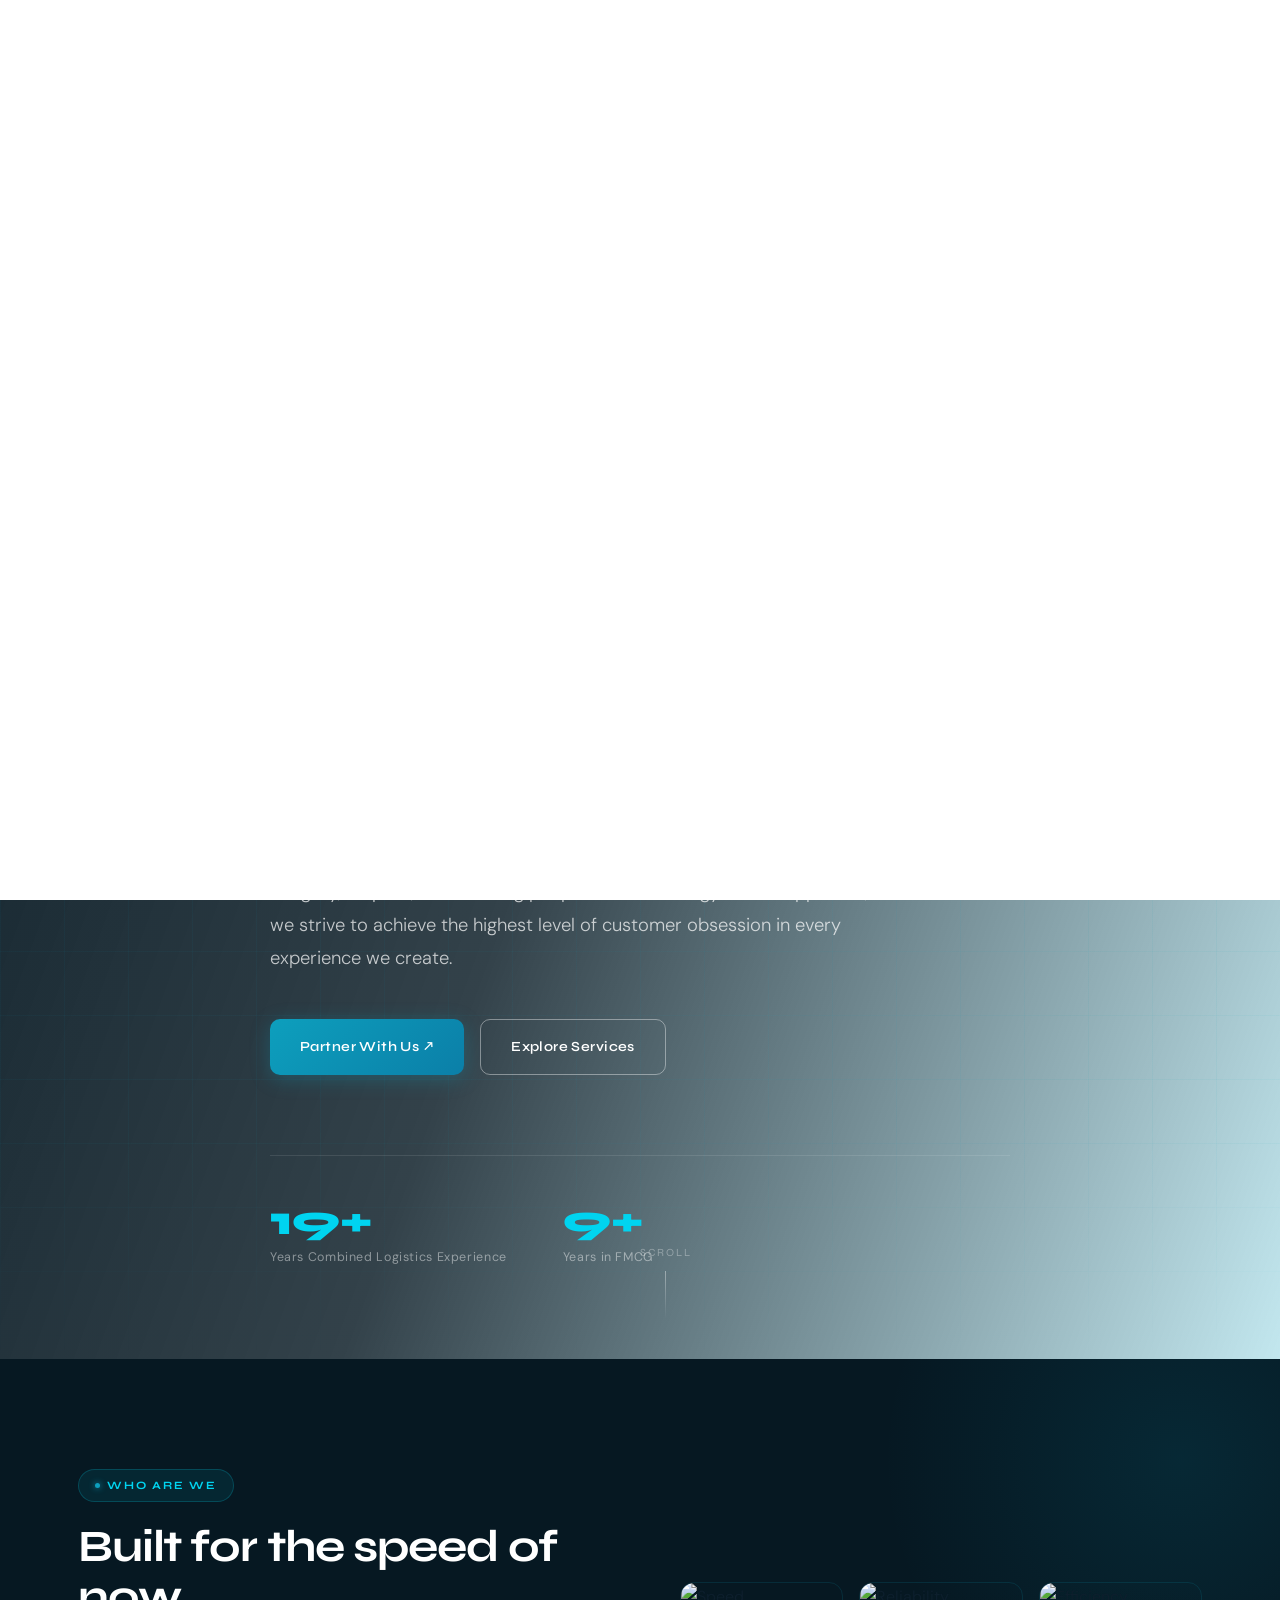
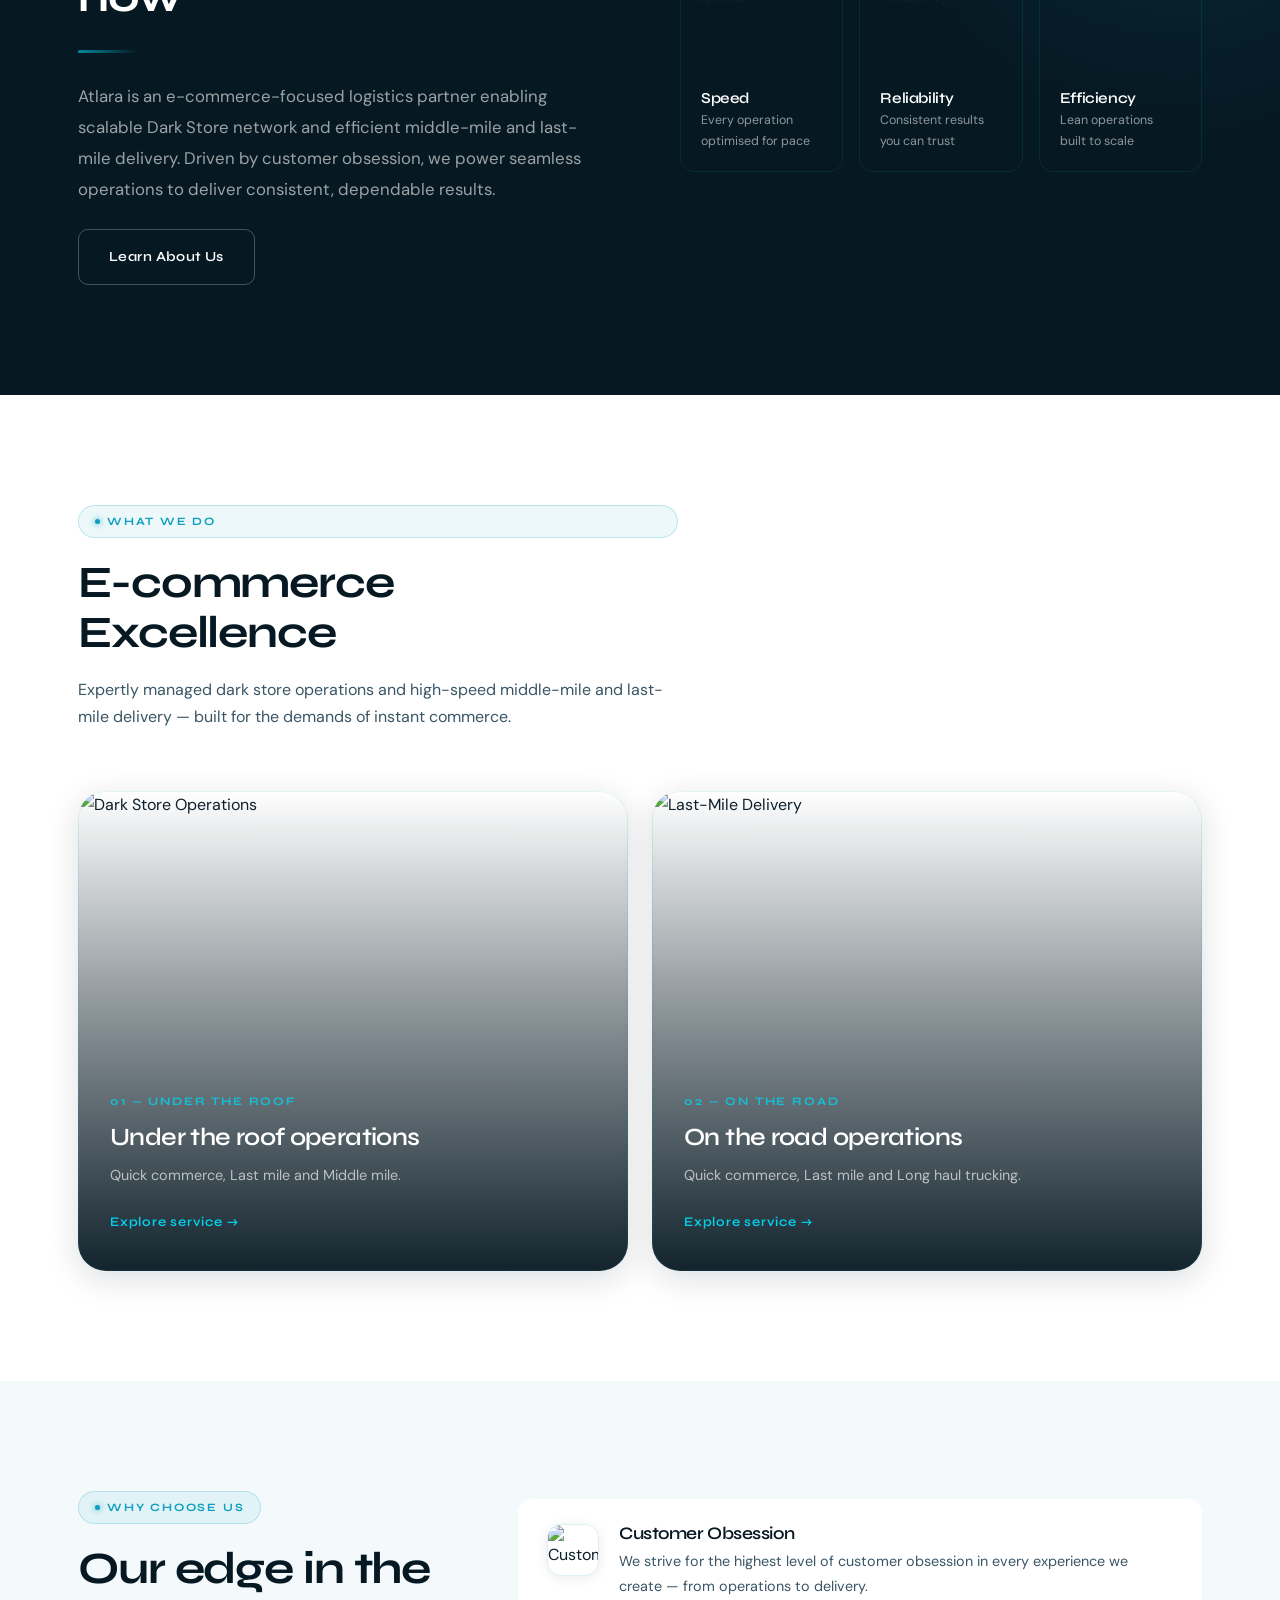
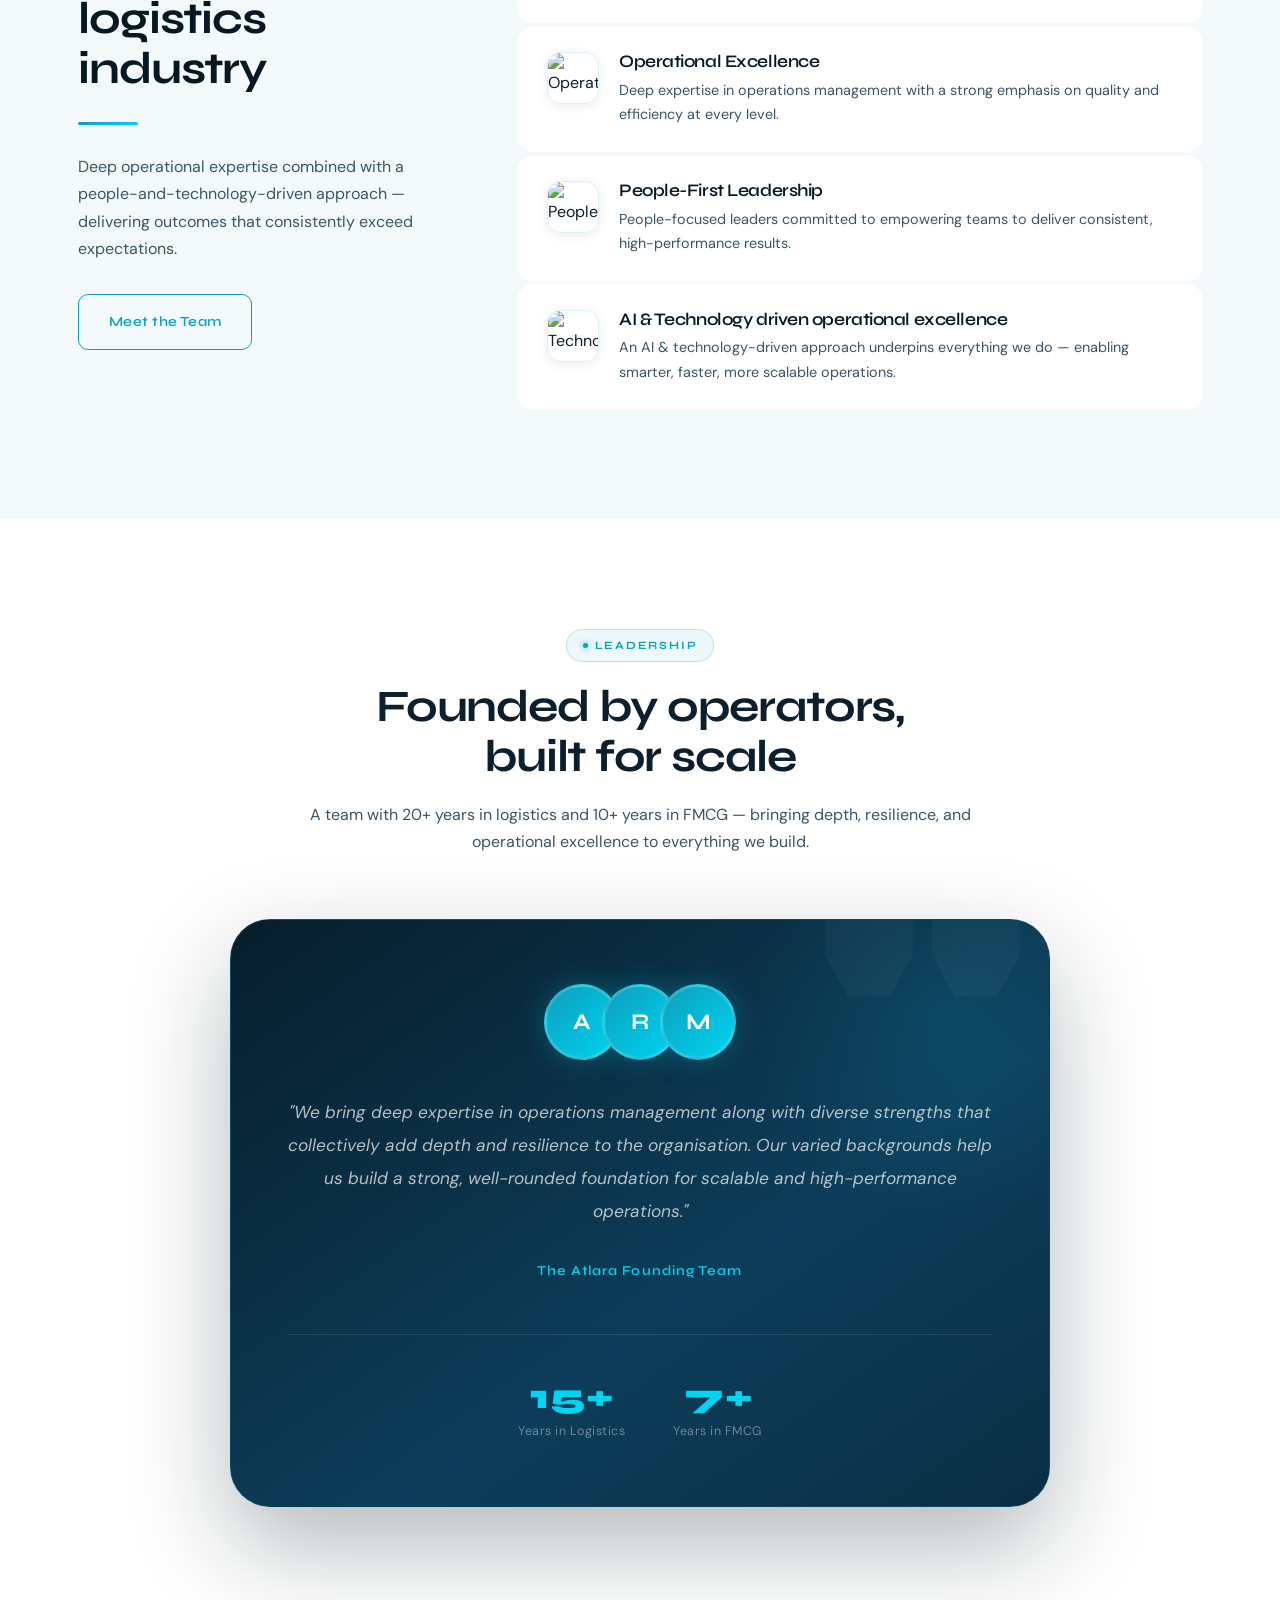
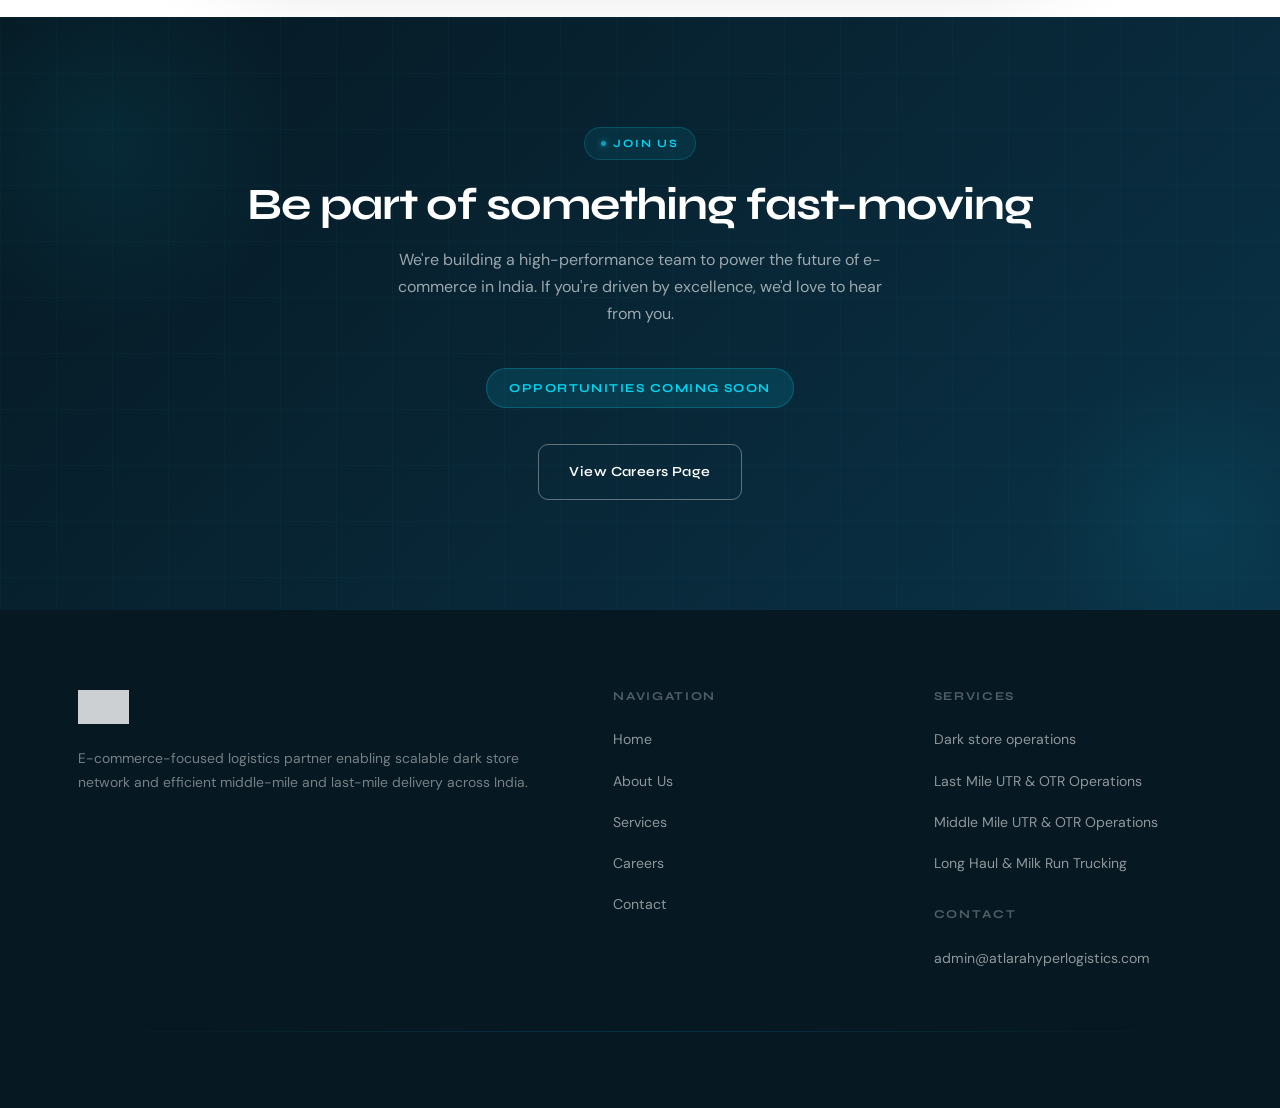
==== index.html @ 172813f2 "first commit" ====
<!DOCTYPE html>
<html lang="en">
<head>
  <meta charset="UTF-8"/>
  <meta name="viewport" content="width=device-width, initial-scale=1.0"/>
  <title>Atlara Hyperlogistics — E-commerce Logistics Partner</title>
  <meta name="description" content="Atlara Hyperlogistics powers seamless e-commerce operations — Dark Store network and last-mile delivery at scale."/>
  <link rel="stylesheet" href="css/style.css"/>
  <link rel="icon" type="image/jpeg" href="assets/logo.jpg"/>
  <style>
   /* ── Intro overlay ── */
    #intro-overlay {
      position:fixed; inset:0; background:#ffffff; z-index:9999;
      display:flex; align-items:center; justify-content:center;
      transition:opacity 1s ease;
    }
    #intro-overlay.fade-out { opacity:0; pointer-events:none; }

    /* Desktop: cover fills the screen edge-to-edge */
    #intro-video {
      width:100%; height:100%; object-fit:cover; display:block;
    }

    /* Mobile / portrait: contain so no words are cropped.
       Black letterbox bars are hidden by the --ocean-deep background. */
    @media (max-width:768px), (orientation:portrait) {
      #intro-video {
        object-fit:contain;
        width:100%;
        height:100%;
        max-height:100dvh;
      }
    }

    /* Fallback animated logo intro */
    #intro-fallback {
      display:none; flex-direction:column; align-items:center; justify-content:center;
      gap:24px; text-align:center;
    }
    #intro-fallback.show { display:flex; }
    .intro-logo-ring {
      width:120px; height:120px; border-radius:50%;
      border:2px solid rgba(13,159,189,0.3);
      display:flex; align-items:center; justify-content:center;
      position:relative; animation:spinRing 3s linear infinite;
    }
    .intro-logo-ring::before {
      content:''; position:absolute; inset:-2px; border-radius:50%;
      border:2px solid transparent;
      border-top-color:var(--accent);
      animation:spinRing 1.2s linear infinite;
    }
    @keyframes spinRing { to { transform:rotate(360deg); } }
    .intro-wordmark {
      font-family:'Syne',sans-serif; font-size:1.6rem; font-weight:800;
      color:var(--white); letter-spacing:0.06em;
    }
    .intro-wordmark span { color:var(--accent); }
    .intro-tagline {
      font-family:'Syne',sans-serif; font-size:0.72rem; font-weight:600;
      letter-spacing:0.2em; text-transform:uppercase; color:rgba(255,255,255,0.4);
      animation:fadeInSlow 1s ease forwards 0.5s; opacity:0;
    }
    @keyframes fadeInSlow { to { opacity:1; } }

    #intro-skip {
      position:absolute; bottom:40px; right:40px;
      background:rgba(255,255,255,0.08); border:1px solid rgba(255,255,255,0.2);
      color:rgba(255,255,255,0.7); font-family:'Syne',sans-serif; font-size:0.8rem;
      font-weight:600; letter-spacing:0.1em; padding:10px 24px; border-radius:100px;
      cursor:pointer; backdrop-filter:blur(10px); transition:background 0.2s;
    }
    #intro-skip:hover { background:rgba(255,255,255,0.18); color:#fff; }
    body.intro-active { overflow:hidden; }

    /* ── Scroll indicator ── */
    .hero__scroll {
      position:absolute; bottom:40px; left:50%; transform:translateX(-50%);
      display:flex; flex-direction:column; align-items:center; gap:8px;
      opacity:0; animation:fadeUp 0.8s ease forwards 1.2s; z-index:3;
    }
    .hero__scroll span {
      font-family:'Syne',sans-serif; font-size:0.68rem; letter-spacing:0.16em;
      text-transform:uppercase; color:rgba(255,255,255,0.35);
    }
    .hero__scroll-line {
      width:1px; height:48px; background:linear-gradient(to bottom, rgba(255,255,255,0.4), transparent);
      animation:scrollPulse 2s ease-in-out infinite;
    }
    @keyframes scrollPulse { 0%,100%{transform:scaleY(1);opacity:0.5} 50%{transform:scaleY(0.5);opacity:1} }

    /* ── Services number accent ── */
    .services__header { display:flex; flex-direction:column; }
    .services__header h2 { color:var(--ocean-deep); }

    /* ── Careers section glow orbs ── */
    .careers__orb {
      position:absolute; border-radius:50%; pointer-events:none;
    }
    .careers__orb-1 {
      width:400px; height:400px; top:-80px; left:-100px;
      background:radial-gradient(circle, rgba(0,212,240,0.08) 0%, transparent 70%);
    }
    .careers__orb-2 {
      width:300px; height:300px; bottom:-60px; right:-60px;
      background:radial-gradient(circle, rgba(13,159,189,0.1) 0%, transparent 70%);
    }

    /* ── Hero split background: UTR (left) / OTR (right) ── */
    .hero__bg-image {
      position:absolute; inset:0; z-index:0;
      display:flex; width:100%; height:100%;
    }
    .hero__bg-image .hero__bg-half {
      flex:1 1 50%; height:100%; background-size:cover; background-position:center;
    }
    .hero__bg-image .hero__bg-half--utr {
      background-image:url('https://images.unsplash.com/photo-1553413077-190dd305871c?w=1600&q=85&fit=crop');
    }
    .hero__bg-image .hero__bg-half--otr {
      background-image:url('https://i.pinimg.com/736x/ac/a6/20/aca620c24f2f5200bf50e509e509ca67.jpg');
    }
    @media(max-width:768px){
      .hero__bg-image { flex-direction:column; }
    }
  </style>
</head>
<body class="intro-active">

<div id="intro-overlay">
  <video id="intro-video" autoplay muted playsinline webkit-playsinline defaultMuted preload="auto">
    <source src="assets/hero-video.mp4" type="video/mp4"/>
  </video>
    <div id="intro-fallback">
      <div class="intro-logo-ring">
        <img src="assets/logo.jpg" alt="" style="width:72px;height:72px;border-radius:50%;object-fit:cover;" onerror="this.style.display='none'"/>
      </div>
      <div>
        <div class="intro-wordmark">ATLARA <span>HYPER</span>LOGISTICS</div>
        <div class="intro-tagline">E-commerce Logistics Partner</div>
      </div>
    </div>
    <button id="intro-skip">Skip ✕</button>
  </div>
      <div class="intro-logo-ring">
        <img src="assets/logo.jpg" alt="" style="width:72px;height:72px;border-radius:50%;object-fit:cover;" onerror="this.style.display='none'"/>
      </div>
      <div>
        <div class="intro-wordmark">ATLARA <span>HYPER</span>LOGISTICS</div>
        <div class="intro-tagline">E-commerce Logistics Partner</div>
      </div>
    </div>
    <button id="intro-skip">Skip ✕</button>
  </div>

  <nav class="navbar">
    <div class="navbar__inner">
      <a href="index.html" class="navbar__logo"><img src="assets/logo.jpg" alt="Atlara Hyperlogistics"/></a>
      <ul class="navbar__links">
        <li><a href="index.html">Home</a></li>
        <li><a href="about.html">About</a></li>
        <li><a href="services.html">Services</a></li>
        <li><a href="careers.html">Careers</a></li>
        <li><a href="contact.html">Contact</a></li>
      </ul>
      <a href="contact.html" class="btn btn-primary navbar__cta">Get in Touch</a>
      <button class="hamburger" aria-label="Toggle menu"><span></span><span></span><span></span></button>
    </div>
  </nav>
  <div class="mobile-menu">
    <a href="index.html">Home</a><a href="about.html">About</a>
    <a href="services.html">Services</a><a href="careers.html">Careers</a>
    <a href="contact.html">Contact</a>
    <a href="contact.html" class="btn btn-primary" style="text-align:center;margin-top:8px;">Get in Touch</a>
  </div>

  <section class="hero">
    <div class="hero__bg-image">
      <div class="hero__bg-half hero__bg-half--utr" aria-label="Under The Roof operations"></div>
      <div class="hero__bg-half hero__bg-half--otr" aria-label="On The Road operations"></div>
    </div>
    <div class="hero__bg-overlay"></div>
    <div class="hero__grid"></div>
    <div class="container">
      <div class="hero__content">
        <div class="hero__eyebrow"><span class="dot"></span>Your E-commerce logistics partner</div>
        <h1>Speed &amp; Reliability -<br/><em>Delivered at Scale.</em></h1>
        <p class="hero__desc">Atlara envisions becoming the leading e-commerce logistics partner, redefining speed, reliability, and efficiency at scale. We aim to deliver pristine, best-in-class service across Under The Roof (UTR) operations and On The Road (OTR) last-mile & middle-mile delivery. Guided by integrity, respect, and a strong people and technology-driven approach, we strive to achieve the highest level of customer obsession in every experience we create.</p>
        <div class="hero__actions">
          <a href="contact.html" class="btn btn-primary">Partner With Us ↗</a>
          <a href="services.html" class="btn btn-outline" style="border-color:rgba(255,255,255,0.4);color:#fff;">Explore Services</a>
        </div>
        <div class="hero__stats">
          <div class="stat">
            <div class="stat__number"><span data-target="20" data-suffix="+">0+</span></div>
            <div class="stat__label">Years Combined Logistics Experience</div>
          </div>
          <div class="stat">
            <div class="stat__number"><span data-target="10" data-suffix="+">0+</span></div>
            <div class="stat__label">Years in FMCG</div>
          </div>
        </div>
      </div>
    </div>
    <div class="hero__scroll">
      <span>Scroll</span>
      <div class="hero__scroll-line"></div>
    </div>
  </section>

  <section class="about-strip">
    <div class="container">
      <div class="about-strip__inner">
        <div class="reveal">
          <div class="tag">Who are we</div>
          <h2>Built for the speed of now</h2>
          <div class="divider"></div>
          <p style="font-size:1.05rem; line-height:1.85; color:rgba(255,255,255,0.6); margin-bottom:24px;">
            Atlara is an e-commerce-focused logistics partner enabling scalable Dark Store network and efficient middle-mile and last-mile delivery. Driven by customer obsession, we power seamless operations to deliver consistent, dependable results.
          </p>
          <a href="about.html" class="btn btn-outline" style="border-color:rgba(255,255,255,0.25);color:#fff;">Learn About Us</a>
        </div>
        <div class="value-grid reveal reveal-delay-2">
          <div class="value-img-card">
            <img src="https://i.pinimg.com/736x/5f/67/4a/5f674a191cbe7172e76544f292957350.jpg" alt="Speed" loading="lazy"/>
            <div class="value-img-card__overlay"></div>
            <div class="value-img-card__body"><h4>Speed</h4><p>Every operation optimised for pace</p></div>
          </div>
          <div class="value-img-card">
            <img src="https://i.pinimg.com/736x/08/0e/11/080e11c5faee5af676ed113380d2351f.jpg" alt="Reliability" loading="lazy"/>
            <div class="value-img-card__overlay"></div>
            <div class="value-img-card__body"><h4>Reliability</h4><p>Consistent results you can trust</p></div>
          </div>
          <div class="value-img-card">
            <img src="https://i.pinimg.com/736x/c7/69/8c/c7698c788ac6152dbe17f064b2779f8e.jpg" alt="Efficiency" loading="lazy"/>
            <div class="value-img-card__overlay"></div>
            <div class="value-img-card__body"><h4>Efficiency</h4><p>Lean operations built to scale</p></div>
          </div>
        </div>
      </div>
    </div>
  </section>

  <section class="section services">
    <div class="container">
      <div class="services__header reveal" style="max-width:600px;margin-bottom:60px;">
        <div class="tag">What We Do</div>
        <h2>E-commerce<br/>Excellence</h2>
        <p style="margin-top:18px;">Expertly managed dark store operations and high-speed middle-mile and last-mile delivery — built for the demands of instant commerce.</p>
      </div>
      <div class="services__grid">
        <div class="service-img-card reveal reveal-delay-1">
          <img src="https://images.unsplash.com/photo-1553413077-190dd305871c?w=900&q=85&fit=crop" alt="Dark Store Operations" loading="lazy"/>
          <div class="img-card__overlay"></div>
          <div class="img-card__body">
            <span class="img-card__num">01 — UNDER THE ROOF</span>
            <h3>Under the roof operations</h3>
            <p>Quick commerce, Last mile and Middle mile.</p>
            <a href="services.html">Explore service →</a>
          </div>
        </div>
        <div class="service-img-card reveal reveal-delay-2">
          <img src="https://i.pinimg.com/736x/71/2b/5c/712b5c11e5a4be0a3e477c96c2caa9f0.jpg" alt="Last-Mile Delivery" loading="lazy"/>
          <div class="img-card__overlay"></div>
          <div class="img-card__body">
            <span class="img-card__num">02 — ON THE ROAD</span>
            <h3>On the road operations</h3>
            <p>Quick commerce, Last mile and Long haul trucking.</p>
            <a href="services.html">Explore service →</a>
          </div>
        </div>
      </div>
    </div>
  </section>

  <section class="section why" style="background:var(--off-white);">
    <div class="container">
      <div class="why__inner">
        <div class="why__left reveal">
          <div class="tag">Why Choose Us</div>
          <h2>Our edge in the logistics industry</h2>
          <div class="divider" style="background:linear-gradient(90deg,var(--ocean-teal),var(--accent));"></div>
          <p style="margin-bottom:32px;">Deep operational expertise combined with a people-and-technology-driven approach — delivering outcomes that consistently exceed expectations.</p>
          <a href="about.html" class="btn btn-outline">Meet the Team</a>
        </div>
        <div class="why__list">
          <div class="why-item reveal reveal-delay-1">
            <div class="why-item__icon">
              <img src="https://images.unsplash.com/photo-1600880292203-757bb62b4baf?w=200&q=80&fit=crop" alt="Customer Obsession" loading="lazy"/>
            </div>
            <div class="why-item__body">
              <h4>Customer Obsession</h4>
              <p>We strive for the highest level of customer obsession in every experience we create — from operations to delivery.</p>
            </div>
          </div>
          <div class="why-item reveal reveal-delay-2">
            <div class="why-item__icon">
              <img src="https://i.pinimg.com/736x/2f/fe/5e/2ffe5eb45a59fa08632a0c4bb11d53ec.jpg" alt="Operational Excellence" loading="lazy"/>
            </div>
            <div class="why-item__body">
              <h4>Operational Excellence</h4>
              <p>Deep expertise in operations management with a strong emphasis on quality and efficiency at every level.</p>
            </div>
          </div>
          <div class="why-item reveal reveal-delay-3">
            <div class="why-item__icon">
              <img src="https://i.pinimg.com/736x/4b/f5/06/4bf506764e132005d1c05d0148c458e6.jpg" alt="People First" loading="lazy"/>
            </div>
            <div class="why-item__body">
              <h4>People-First Leadership</h4>
              <p>People-focused leaders committed to empowering teams to deliver consistent, high-performance results.</p>
            </div>
          </div>
          <div class="why-item reveal reveal-delay-4">
            <div class="why-item__icon">
              <img src="https://i.pinimg.com/1200x/89/8c/53/898c53df0d86ce92ef4131e3ed190f51.jpg" alt="Technology Driven" loading="lazy"/>
            </div>
            <div class="why-item__body">
              <h4>AI &amp; Technology driven operational excellence</h4>
              <p>An AI & technology-driven approach underpins everything we do — enabling smarter, faster, more scalable operations.</p>
            </div>
          </div>
        </div>
      </div>
    </div>
  </section>

  <section class="section founders" style="background:var(--white);">
    <div class="container">
      <div class="founders__header reveal">
        <div class="tag">Leadership</div>
        <h2>Founded by operators,<br/>built for scale</h2>
        <p style="margin-top:18px;">A team with 20+ years in logistics and 10+ years in FMCG — bringing depth, resilience, and operational excellence to everything we build.</p>
      </div>
      <div class="founders__card reveal">
        <div class="founders__avatars">
          <div class="founder-avatar">A</div>
          <div class="founder-avatar">R</div>
          <div class="founder-avatar">M</div>
        </div>
        <p>"We bring deep expertise in operations management along with diverse strengths that collectively add depth and resilience to the organisation. Our varied backgrounds help us build a strong, well-rounded foundation for scalable and high-performance operations."</p>
        <div class="founders__meta">The Atlara Founding Team</div>
        <div class="founders__exp">
          <div class="exp-item">
            <div class="exp-item__num"><span data-target="20" data-suffix="+">0+</span></div>
            <div class="exp-item__label">Years in Logistics</div>
          </div>
          <div class="exp-item">
            <div class="exp-item__num"><span data-target="10" data-suffix="+">0+</span></div>
            <div class="exp-item__label">Years in FMCG</div>
          </div>
        </div>
      </div>
    </div>
  </section>

  <section class="careers">
    <div class="careers__orb careers__orb-1"></div>
    <div class="careers__orb careers__orb-2"></div>
    <div class="container" style="position:relative;z-index:2;">
      <div class="tag">Join Us</div>
      <h2>Be part of something fast-moving</h2>
      <p>We're building a high-performance team to power the future of e-commerce in India. If you're driven by excellence, we'd love to hear from you.</p>
      <div class="careers__badge">Opportunities Coming Soon</div><br/>
      <a href="careers.html" class="btn btn-outline" style="border-color:rgba(255,255,255,0.35);color:var(--white);">View Careers Page</a>
    </div>
  </section>

<footer class="footer">
    <div class="container">
      <div class="footer__top">
        <div class="footer__brand">
          <img src="assets/logo.jpg" alt="Atlara Hyperlogistics"/>
          <p>E-commerce-focused logistics partner enabling scalable dark store network and efficient middle-mile and last-mile delivery across India.</p>
        </div>
        <div class="footer__col">
          <h5>Navigation</h5>
          <ul>
            <li><a href="index.html">Home</a></li><li><a href="about.html">About Us</a></li>
            <li><a href="services.html">Services</a></li><li><a href="careers.html">Careers</a></li>
            <li><a href="contact.html">Contact</a></li>
          </ul>
        </div>
        <div class="footer__col">
          <h5>Services</h5>
          <ul>
            <li><a href="services.html">Dark store operations</a></li>
            <li><a href="services.html">Last Mile UTR & OTR Operations</a></li>
            <li><a href="services.html">Middle Mile UTR & OTR Operations</a></li>
            <li><a href="services.html">Long Haul & Milk Run Trucking</a></li>
          </ul>
          <h5 style="margin-top:32px;">Contact</h5>
          <ul><li><a href="mailto:admin@atlarahyperlogistics.com">admin@atlarahyperlogistics.com</a></li></ul>
        </div>
      </div>
      <div class="footer__divider"></div>
      
    </div>
  </footer>
  

  <script src="js/main.js"></script>
  <script>
    // Intro logic
    const overlay  = document.getElementById('intro-overlay');
    const introVid = document.getElementById('intro-video');
    const fallback = document.getElementById('intro-fallback');
    const skipBtn  = document.getElementById('intro-skip');

    function dismissIntro() {
      sessionStorage.setItem('introSeen', 'true');
      overlay.classList.add('fade-out');
      document.body.classList.remove('intro-active');
      setTimeout(() => overlay.remove(), 1100);
    }

    if (sessionStorage.getItem('introSeen')) {
      overlay.remove();
      document.body.classList.remove('intro-active');
    } else {
      // Show fallback animated logo while video loads / if it errors
      introVid.addEventListener('error', () => {
        introVid.style.display = 'none';
        fallback.classList.add('show');
        setTimeout(dismissIntro, 2800);
      });
      introVid.addEventListener('ended', dismissIntro);
      skipBtn.addEventListener('click', dismissIntro);
      introVid.muted = true;
      const p = introVid.play();
      if (p !== undefined) p.catch(() => {
        introVid.style.display = 'none';
        fallback.classList.add('show');
        setTimeout(dismissIntro, 2800);
      });
    }
  </script>
</body>
</html>
---- css/style.css ----
@import url('https://fonts.googleapis.com/css2?family=Syne:wght@400;500;600;700;800&family=DM+Sans:ital,opsz,wght@0,9..40,300;0,9..40,400;0,9..40,500;1,9..40,300&display=swap');

:root {
  --ocean-deep:   #061822;
  --ocean-mid:    #0e4d6e;
  --ocean-bright: #0b7fa8;
  --ocean-teal:   #0d9fbd;
  --ocean-light:  #e6f6fb;
  --accent:       #00d4f0;
  --accent-warm:  #f0a500;
  --white:        #ffffff;
  --off-white:    #f4fafc;
  --text-dark:    #0d1f2d;
  --text-mid:     #3a5566;
  --text-light:   #7a9aaa;
  --border:       rgba(13,159,189,0.15);
  --border-light: rgba(13,159,189,0.08);
  --shadow-sm:    0 2px 12px rgba(6,24,34,0.08);
  --shadow-md:    0 8px 32px rgba(6,24,34,0.14);
  --shadow-lg:    0 24px 64px rgba(6,24,34,0.22);
  --shadow-xl:    0 40px 100px rgba(6,24,34,0.30);
  --radius:       14px;
  --radius-lg:    28px;
  --radius-xl:    40px;
  --transition:   0.35s cubic-bezier(0.4,0,0.2,1);
  --glow:         0 0 40px rgba(0,212,240,0.25);
}

*,*::before,*::after { box-sizing:border-box; margin:0; padding:0; }
html { scroll-behavior:smooth; }
body { font-family:'DM Sans',sans-serif; font-size:16px; line-height:1.7; color:var(--text-dark); background:var(--white); overflow-x:hidden; }
img { max-width:100%; display:block; }
a { text-decoration:none; color:inherit; }
ul { list-style:none; }

h1,h2,h3,h4,h5 { font-family:'Syne',sans-serif; line-height:1.12; letter-spacing:-0.025em; }
h1 { font-size:clamp(2.6rem,5.5vw,4.4rem); font-weight:800; }
h2 { font-size:clamp(1.9rem,3.5vw,2.9rem); font-weight:700; }
h3 { font-size:clamp(1.2rem,2vw,1.55rem); font-weight:600; }
h4 { font-size:1.1rem; font-weight:600; }
p  { color:var(--text-mid); }

.container { max-width:1180px; margin:0 auto; padding:0 28px; }
.section    { padding:110px 0; }
.section-sm { padding:64px 0; }

/* ─── Tag pill ─── */
.tag {
  display:inline-flex; align-items:center; gap:7px;
  font-family:'Syne',sans-serif; font-size:0.7rem; font-weight:700;
  letter-spacing:0.16em; text-transform:uppercase;
  color:var(--ocean-teal); background:rgba(13,159,189,0.08);
  border:1px solid rgba(13,159,189,0.22); padding:6px 16px;
  border-radius:100px; margin-bottom:20px;
}
.tag::before { content:''; width:5px; height:5px; background:var(--ocean-teal); border-radius:50%; box-shadow:0 0 6px var(--ocean-teal); }

/* ─── Buttons ─── */
.btn {
  display:inline-flex; align-items:center; gap:9px;
  font-family:'Syne',sans-serif; font-size:0.87rem; font-weight:600;
  letter-spacing:0.03em; padding:15px 30px; border-radius:10px;
  border:none; cursor:pointer; transition:var(--transition); position:relative; overflow:hidden;
}
.btn::after {
  content:''; position:absolute; inset:0;
  background:linear-gradient(135deg, rgba(255,255,255,0.15), transparent);
  opacity:0; transition:opacity var(--transition);
}
.btn:hover::after { opacity:1; }
.btn-primary { background:linear-gradient(135deg, var(--ocean-teal), var(--ocean-bright)); color:var(--white); box-shadow:0 4px 20px rgba(13,159,189,0.3); }
.btn-primary:hover { transform:translateY(-3px); box-shadow:0 12px 32px rgba(13,159,189,0.45); }
.btn-outline { background:transparent; color:var(--ocean-teal); border:1.5px solid var(--ocean-teal); }
.btn-outline:hover { background:var(--ocean-teal); color:var(--white); transform:translateY(-2px); box-shadow:0 8px 24px rgba(13,159,189,0.3); }
.btn-white { background:var(--white); color:var(--ocean-deep); font-weight:700; }
.btn-white:hover { background:var(--ocean-light); transform:translateY(-2px); box-shadow:var(--shadow-md); }

/* ─── Navbar ─── */
.navbar {
  position:fixed; top:0; left:0; right:0; z-index:1000;
  padding:0 28px; height:74px; display:flex; align-items:center;
  background:rgba(6,24,34,0.85); backdrop-filter:blur(20px) saturate(180%);
  border-bottom:1px solid rgba(13,159,189,0.12); transition:all var(--transition);
}
.navbar.scrolled { background:rgba(6,24,34,0.96); box-shadow:0 4px 30px rgba(0,0,0,0.3); }
.navbar.light {
  background:rgba(255,255,255,0.92);
  border-bottom:1px solid var(--border);
}
.navbar.light.scrolled { box-shadow:var(--shadow-md); }
.navbar__inner { max-width:1180px; margin:0 auto; width:100%; display:flex; align-items:center; justify-content:space-between; }
.navbar__logo img { height:38px; width:auto; }
.navbar__links { display:flex; align-items:center; gap:38px; }
.navbar__links a {
  font-family:'Syne',sans-serif; font-size:0.87rem; font-weight:500;
  color:rgba(255,255,255,0.8); transition:color var(--transition); position:relative;
}
.navbar.light .navbar__links a { color:var(--text-dark); }
.navbar__links a::after {
  content:''; position:absolute; bottom:-5px; left:0; width:0; height:2px;
  background:var(--accent); transition:width var(--transition); border-radius:2px;
}
.navbar__links a:hover, .navbar__links a.active { color:var(--accent); }
.navbar.light .navbar__links a:hover, .navbar.light .navbar__links a.active { color:var(--ocean-teal); }
.navbar__links a:hover::after, .navbar__links a.active::after { width:100%; }
.navbar__cta { margin-left:12px; }
.hamburger { display:none; flex-direction:column; gap:5px; cursor:pointer; padding:4px; background:none; border:none; }
.hamburger span { display:block; width:24px; height:2px; background:var(--white); border-radius:2px; transition:var(--transition); }
.navbar.light .hamburger span { background:var(--text-dark); }
.hamburger.open span:nth-child(1) { transform:rotate(45deg) translate(5px,5px); }
.hamburger.open span:nth-child(2) { opacity:0; }
.hamburger.open span:nth-child(3) { transform:rotate(-45deg) translate(5px,-5px); }
.mobile-menu {
  display:none; position:fixed; top:74px; left:0; right:0;
  background:rgba(6,24,34,0.97); backdrop-filter:blur(20px);
  border-bottom:1px solid rgba(13,159,189,0.15);
  padding:28px; flex-direction:column; gap:4px; z-index:999;
  box-shadow:var(--shadow-xl);
}
.mobile-menu.open { display:flex; }
.mobile-menu a {
  font-family:'Syne',sans-serif; font-size:1rem; font-weight:500;
  color:rgba(255,255,255,0.8); padding:12px 0;
  border-bottom:1px solid rgba(255,255,255,0.06);
  transition:color var(--transition);
}
.mobile-menu a:hover { color:var(--accent); }
.mobile-menu a:last-child { border-bottom:none; }

/* ─── Hero ─── */
.hero {
  padding-top:74px; min-height:100vh;
  position:relative; overflow:hidden; display:flex; align-items:center;
}
.hero__bg-image {
  position:absolute; inset:0;
  background-image:url('https://images.unsplash.com/photo-1553413077-190dd305871c?w=1800&q=85&fit=crop');
  background-size:cover; background-position:center;
}
.hero__bg-overlay {
  position:absolute; inset:0;
  background:linear-gradient(110deg, rgba(6,24,34,0.96) 0%, rgba(6,24,34,0.82) 45%, rgba(13,159,189,0.25) 100%);
}
/* Subtle animated grid lines */
.hero__grid {
  position:absolute; inset:0; pointer-events:none;
  background-image:
    linear-gradient(rgba(13,159,189,0.05) 1px, transparent 1px),
    linear-gradient(90deg, rgba(13,159,189,0.05) 1px, transparent 1px);
  background-size:64px 64px;
  mask-image:linear-gradient(to bottom, transparent 0%, black 20%, black 80%, transparent 100%);
}
.hero__content { position:relative; z-index:2; max-width:740px; padding:90px 0; }
.hero__eyebrow {
  display:inline-flex; align-items:center; gap:10px;
  font-family:'Syne',sans-serif; font-size:0.72rem; font-weight:700;
  letter-spacing:0.18em; text-transform:uppercase; color:var(--accent);
  margin-bottom:30px; opacity:0; animation:fadeUp 0.8s ease forwards 0.1s;
}
.hero__eyebrow .dot {
  width:8px; height:8px; background:var(--accent); border-radius:50%;
  box-shadow:0 0 12px var(--accent); animation:pulse 2.5s ease infinite;
}
@keyframes pulse { 0%,100%{opacity:1;box-shadow:0 0 12px var(--accent)} 50%{opacity:0.4;box-shadow:0 0 4px var(--accent)} }
.hero h1 { color:var(--white); margin-bottom:26px; opacity:0; animation:fadeUp 0.8s ease forwards 0.25s; }
.hero h1 em { font-style:normal; color:var(--accent); }
.hero__desc {
  font-size:1.15rem; font-weight:300; color:rgba(255,255,255,0.72);
  max-width:600px; margin-bottom:44px; line-height:1.8;
  opacity:0; animation:fadeUp 0.8s ease forwards 0.4s;
}
.hero__actions { display:flex; gap:16px; flex-wrap:wrap; opacity:0; animation:fadeUp 0.8s ease forwards 0.55s; }
.hero__stats {
  display:flex; gap:56px; margin-top:80px; padding-top:44px;
  border-top:1px solid rgba(255,255,255,0.1);
  opacity:0; animation:fadeUp 0.8s ease forwards 0.7s;
}
.stat__number { font-family:'Syne',sans-serif; font-size:2.6rem; font-weight:800; color:var(--white); line-height:1; margin-bottom:6px; }
.stat__number span { color:var(--accent); }
.stat__label { font-size:0.78rem; font-weight:400; color:rgba(255,255,255,0.45); letter-spacing:0.05em; }

/* ─── About Strip ─── */
.about-strip { background:var(--ocean-deep); padding:110px 0; position:relative; overflow:hidden; }
.about-strip::before {
  content:''; position:absolute; top:-200px; right:-200px;
  width:600px; height:600px; border-radius:50%;
  background:radial-gradient(circle, rgba(13,159,189,0.12) 0%, transparent 70%);
  pointer-events:none;
}
.about-strip__inner { display:grid; grid-template-columns:1fr 1fr; gap:80px; align-items:center; }
.about-strip .tag { color:var(--accent); background:rgba(0,212,240,0.08); border-color:rgba(0,212,240,0.2); }
.about-strip h2 { color:var(--white); margin-bottom:20px; }
.about-strip p  { color:rgba(255,255,255,0.6); }

/* Value grid — 3 symmetrical cards */
.value-grid { display:grid; grid-template-columns:repeat(3, 1fr); gap:16px; }
.value-img-card {
  position:relative; border-radius:var(--radius); overflow:hidden;
  height:190px; transition:var(--transition); cursor:default;
  border:1px solid rgba(13,159,189,0.15);
}
.value-img-card:hover { transform:translateY(-5px); box-shadow:0 20px 50px rgba(0,0,0,0.35); }
.value-img-card img { width:100%; height:100%; object-fit:cover; transition:transform 0.6s ease; }
.value-img-card:hover img { transform:scale(1.07); }
.value-img-card__overlay {
  position:absolute; inset:0;
  background:linear-gradient(to top, rgba(6,24,34,0.88) 0%, rgba(6,24,34,0.2) 60%, transparent 100%);
  transition:background var(--transition);
}
.value-img-card:hover .value-img-card__overlay { background:linear-gradient(to top, rgba(6,24,34,0.95) 0%, rgba(6,24,34,0.4) 70%, rgba(13,159,189,0.1) 100%); }
.value-img-card__body { position:absolute; bottom:0; left:0; right:0; padding:18px 20px; }
.value-img-card__body h4 { color:var(--white); font-size:0.95rem; margin-bottom:3px; }
.value-img-card__body p { color:rgba(255,255,255,0.55); font-size:0.78rem; }

/* ─── Services ─── */
.services { background:var(--white); }
.services__header { max-width:600px; margin-bottom:60px; }
.services__header h2 { color:var(--ocean-deep); }
.services__grid { display:grid; grid-template-columns:1fr 1fr; gap:24px; }
.service-img-card {
  position:relative; border-radius:var(--radius-lg); overflow:hidden;
  height:480px; transition:var(--transition); box-shadow:var(--shadow-md);
}
.service-img-card:hover { transform:translateY(-8px); box-shadow:var(--shadow-xl); }
.service-img-card img { width:100%; height:100%; object-fit:cover; transition:transform 0.7s ease; }
.service-img-card:hover img { transform:scale(1.05); }
.img-card__overlay {
  position:absolute; inset:0;
  background:linear-gradient(to top, rgba(6,24,34,0.95) 0%, rgba(6,24,34,0.5) 50%, transparent 100%);
}
.img-card__body {
  position:absolute; bottom:0; left:0; right:0; padding:36px 32px;
}
.img-card__num {
  font-family:'Syne',sans-serif; font-size:0.72rem; font-weight:700;
  letter-spacing:0.16em; color:var(--accent); opacity:0.8; display:block; margin-bottom:12px;
}
.img-card__body h3 { color:var(--white); margin-bottom:12px; }
.img-card__body p { color:rgba(255,255,255,0.65); font-size:0.9rem; line-height:1.65; margin-bottom:20px; }
.img-card__body a {
  display:inline-flex; align-items:center; gap:6px;
  font-family:'Syne',sans-serif; font-size:0.82rem; font-weight:600;
  color:var(--accent); letter-spacing:0.06em;
  transition:gap var(--transition);
}
.img-card__body a:hover { gap:10px; }

/* ─── Why Section ─── */
.why { background:var(--off-white); }
.why__inner { display:grid; grid-template-columns:360px 1fr; gap:80px; }
.why__left { position:sticky; top:120px; height:fit-content; }
.why__left h2 { color:var(--ocean-deep); margin-bottom:20px; }
.why__left p { margin-bottom:32px; }
.why__list { display:flex; flex-direction:column; gap:4px; padding-top:8px; }
.why-item {
  display:flex; gap:20px; align-items:flex-start; padding:24px 28px;
  border-radius:var(--radius); border:1px solid transparent;
  transition:all var(--transition); background:transparent;
}
.why-item:hover {
  border-color:var(--border); background:var(--white);
  box-shadow:var(--shadow-sm); transform:translateX(6px);
}
.why-item__icon {
  width:52px; height:52px; border-radius:14px; overflow:hidden; flex-shrink:0;
  border:1px solid var(--border);
}
.why-item__icon img { width:100%; height:100%; object-fit:cover; }
.why-item__body h4 { color:var(--ocean-deep); margin-bottom:6px; }
.why-item__body p  { font-size:0.9rem; }

/* ─── Founders ─── */
.founders { background:var(--white); }
.founders__header { text-align:center; max-width:680px; margin:0 auto 64px; }
.founders__header .tag { margin:0 auto 20px; }
.founders__card {
  background:linear-gradient(135deg, var(--ocean-deep) 0%, var(--ocean-mid) 100%);
  border:1px solid rgba(13,159,189,0.2); border-radius:var(--radius-xl);
  padding:64px 56px; max-width:820px; margin:0 auto; text-align:center;
  position:relative; overflow:hidden; box-shadow:var(--shadow-xl);
}
.founders__card::before {
  content:''; position:absolute; top:-100px; right:-100px;
  width:400px; height:400px; border-radius:50%;
  background:radial-gradient(circle, rgba(13,159,189,0.15) 0%, transparent 70%);
  pointer-events:none;
}
.founders__card::after {
  content:'"'; position:absolute; font-family:'Syne',sans-serif;
  font-size:22rem; font-weight:800; color:rgba(255,255,255,0.03);
  top:-60px; right:20px; line-height:1; pointer-events:none;
}
.founders__avatars { display:flex; justify-content:center; margin-bottom:36px; }
.founder-avatar {
  width:76px; height:76px; border-radius:50%;
  background:linear-gradient(135deg, var(--ocean-teal), var(--accent));
  border:3px solid rgba(255,255,255,0.15); display:flex; align-items:center; justify-content:center;
  font-family:'Syne',sans-serif; font-size:1.4rem; font-weight:700; color:var(--white);
  box-shadow:0 0 30px rgba(0,212,240,0.25);
  transition:var(--transition); position:relative; z-index:1;
}
.founder-avatar:not(:first-child) { margin-left:-18px; }
.founder-avatar:hover { transform:translateY(-4px) scale(1.08); z-index:2; }
.founders__card > p {
  font-size:1.08rem; line-height:1.9; color:rgba(255,255,255,0.7);
  margin-bottom:32px; font-style:italic; position:relative; z-index:1;
}
.founders__meta { font-family:'Syne',sans-serif; font-size:0.85rem; font-weight:600; color:var(--accent); letter-spacing:0.08em; position:relative; z-index:1; }
.founders__exp {
  display:flex; justify-content:center; gap:48px; margin-top:52px; padding-top:44px;
  border-top:1px solid rgba(255,255,255,0.1); position:relative; z-index:1;
}
.exp-item__num { font-family:'Syne',sans-serif; font-size:2.2rem; font-weight:800; color:var(--white); line-height:1; margin-bottom:6px; }
.exp-item__num span { color:var(--accent); }
.exp-item__label { font-size:0.78rem; color:rgba(255,255,255,0.4); letter-spacing:0.04em; }

/* ─── Careers ─── */
.careers {
  background:linear-gradient(135deg, var(--ocean-deep) 0%, #0a3348 100%);
  padding:110px 0; position:relative; overflow:hidden; text-align:center;
}
.careers::before {
  content:''; position:absolute; inset:0;
  background-image:
    linear-gradient(rgba(13,159,189,0.04) 1px, transparent 1px),
    linear-gradient(90deg, rgba(13,159,189,0.04) 1px, transparent 1px);
  background-size:56px 56px;
}
.careers .tag { margin:0 auto 20px; color:var(--accent); background:rgba(0,212,240,0.08); border-color:rgba(0,212,240,0.2); }
.careers h2 { color:var(--white); margin-bottom:16px; position:relative; }
.careers p { color:rgba(255,255,255,0.6); max-width:520px; margin:0 auto 40px; position:relative; }
.careers__badge {
  display:inline-block; background:rgba(0,212,240,0.12); border:1px solid rgba(0,212,240,0.25);
  color:var(--accent); font-family:'Syne',sans-serif; font-size:0.76rem; font-weight:700;
  letter-spacing:0.12em; text-transform:uppercase; padding:9px 22px; border-radius:100px; margin-bottom:36px;
}

/* ─── CTA Banner ─── */
.cta-banner { position:relative; padding:100px 0; text-align:center; overflow:hidden; }
.cta-banner__bg { position:absolute; inset:0; }
.cta-banner__bg img { width:100%; height:100%; object-fit:cover; }
.cta-banner__bg::after {
  content:''; position:absolute; inset:0;
  background:linear-gradient(135deg, rgba(11,127,168,0.95), rgba(6,24,34,0.92));
}
.cta-banner * { position:relative; z-index:2; }
.cta-banner h2 { color:var(--white); margin-bottom:18px; }
.cta-banner p  { color:rgba(255,255,255,0.75); margin-bottom:40px; font-size:1.08rem; }

/* ─── Footer ─── */
.footer { background:var(--ocean-deep); padding:80px 0 40px; }
.footer__top { display:grid; grid-template-columns:1.8fr 1fr 1fr; gap:52px; margin-bottom:60px; }
.footer__brand img { height:34px; margin-bottom:22px; filter:brightness(0) invert(1); opacity:0.8; }
.footer__brand p { font-size:0.87rem; line-height:1.75; color:rgba(255,255,255,0.45); }
.footer__col h5 {
  font-family:'Syne',sans-serif; font-size:0.75rem; font-weight:700;
  letter-spacing:0.14em; text-transform:uppercase; color:rgba(255,255,255,0.3); margin-bottom:22px;
}
.footer__col ul { display:flex; flex-direction:column; gap:14px; }
.footer__col a { font-size:0.88rem; color:rgba(255,255,255,0.55); transition:color var(--transition); }
.footer__col a:hover { color:var(--accent); }
.footer__bottom {
  padding-top:36px; border-top:1px solid rgba(255,255,255,0.07);
  display:flex; align-items:center; justify-content:space-between;
}
.footer__copy { font-size:0.8rem; color:rgba(255,255,255,0.35); }
.footer__legal { display:flex; gap:28px; }
.footer__legal a { font-size:0.8rem; color:rgba(255,255,255,0.35); transition:color var(--transition); }
.footer__legal a:hover { color:var(--accent); }

/* ─── Page Hero ─── */
.page-hero { padding:150px 0 90px; position:relative; overflow:hidden; min-height:400px; display:flex; align-items:center; }
.page-hero__bg { position:absolute; inset:0; }
.page-hero__bg img { width:100%; height:100%; object-fit:cover; }
.page-hero__bg::after {
  content:''; position:absolute; inset:0;
  background:linear-gradient(110deg, rgba(6,24,34,0.96) 0%, rgba(6,24,34,0.78) 55%, rgba(13,159,189,0.25) 100%);
}
.page-hero .container { position:relative; z-index:2; }
.page-hero .tag { color:var(--accent); background:rgba(0,212,240,0.08); border-color:rgba(0,212,240,0.2); }
.page-hero h1 { color:var(--white); margin-bottom:22px; }
.page-hero p  { font-size:1.1rem; max-width:600px; color:rgba(255,255,255,0.7); }

/* ─── About page specifics ─── */
.about-strip__inner.two-col { display:grid; grid-template-columns:1fr 1fr; gap:80px; align-items:center; }

/* ─── Why Strip ─── */
.why-strip { background:var(--off-white); }
.why-strip .why__inner { grid-template-columns:380px 1fr; }
.why-item__thumb { width:56px; height:56px; border-radius:14px; overflow:hidden; flex-shrink:0; border:1px solid var(--border); }
.why-item__thumb img { width:100%; height:100%; object-fit:cover; }

/* ─── Value img cards (about page) ─── */
.value-grid.about-grid { grid-template-columns:repeat(3, 1fr); gap:16px; }
.value-img-card.tall { height:220px; }

/* ─── Services page ─── */
.service-detail { padding:110px 0; }
.service-detail:nth-child(even) { background:var(--off-white); }
.service-detail__inner { display:grid; grid-template-columns:1fr 1fr; gap:80px; align-items:center; }
.service-detail__inner.reverse { direction:rtl; }
.service-detail__inner.reverse > * { direction:ltr; }
.service-detail__img { border-radius:var(--radius-lg); overflow:hidden; box-shadow:var(--shadow-xl); height:480px; position:relative; }
.service-detail__img img { width:100%; height:100%; object-fit:cover; transition:transform 0.7s ease; }
.service-detail__img:hover img { transform:scale(1.04); }
.service-detail__img::after {
  content:''; position:absolute; inset:0; border-radius:var(--radius-lg);
  box-shadow:inset 0 0 0 1px rgba(13,159,189,0.18);
  pointer-events:none;
}
.service-detail__num { font-family:'Syne',sans-serif; font-size:5rem; font-weight:800; color:rgba(13,159,189,0.07); line-height:1; margin-bottom:-18px; }
.service-detail__text h2 { color:var(--ocean-deep); margin-bottom:22px; }
.service-detail__text p { font-size:1.04rem; line-height:1.82; margin-bottom:16px; }
.feature-list { display:flex; flex-direction:column; gap:14px; margin:30px 0 36px; }
.feature-item {
  display:flex; align-items:center; gap:14px;
  font-size:0.92rem; color:var(--text-dark); font-weight:500;
  padding:12px 16px; border-radius:var(--radius);
  border:1px solid var(--border-light); background:var(--off-white);
  transition:all var(--transition);
}
.feature-item:hover { border-color:var(--ocean-teal); background:var(--ocean-light); }
.feature-dot { width:8px; height:8px; background:var(--ocean-teal); border-radius:50%; flex-shrink:0; box-shadow:0 0 8px rgba(13,159,189,0.5); }

/* ─── Contact page ─── */
.contact-grid { display:grid; grid-template-columns:1fr 1.2fr; gap:72px; align-items:start; }
.contact-form {
  background:var(--white); border:1px solid var(--border);
  border-radius:var(--radius-xl); padding:52px; box-shadow:var(--shadow-lg);
}
.form-group { margin-bottom:26px; }
.form-group label {
  display:block; font-family:'Syne',sans-serif; font-size:0.8rem; font-weight:700;
  color:var(--ocean-deep); margin-bottom:9px; letter-spacing:0.05em;
}
.form-group input, .form-group textarea, .form-group select {
  width:100%; padding:15px 18px; border:1.5px solid var(--border);
  border-radius:var(--radius); font-family:'DM Sans',sans-serif; font-size:0.95rem; color:var(--text-dark);
  background:var(--off-white); transition:all var(--transition); outline:none; -webkit-appearance:none;
}
.form-group input:focus, .form-group textarea:focus, .form-group select:focus {
  border-color:var(--ocean-teal); box-shadow:0 0 0 4px rgba(13,159,189,0.1); background:var(--white);
}
.form-group textarea { resize:vertical; min-height:148px; }
.form-row { display:grid; grid-template-columns:1fr 1fr; gap:18px; }
.form-submit { width:100%; padding:17px; font-size:1rem; justify-content:center; }
.contact-info { padding-top:8px; }
.contact-info h2 { color:var(--ocean-deep); margin-bottom:18px; }
.contact-info > p { margin-bottom:40px; font-size:1.05rem; }
.info-item {
  display:flex; gap:18px; align-items:flex-start; padding:22px;
  border-radius:var(--radius); border:1px solid var(--border); margin-bottom:14px;
  transition:all var(--transition); background:var(--white);
}
.info-item:hover { border-color:var(--ocean-teal); background:var(--ocean-light); transform:translateX(4px); }
.info-icon { width:46px; height:46px; border-radius:12px; overflow:hidden; flex-shrink:0; border:1px solid var(--border); }
.info-icon img { width:100%; height:100%; object-fit:cover; }
.info-item h4 { color:var(--ocean-deep); margin-bottom:3px; font-size:0.93rem; }
.info-item p  { font-size:0.87rem; }
.info-item a  { color:var(--ocean-teal); }
.success-msg {
  display:none; background:rgba(13,159,189,0.08); border:1px solid rgba(13,159,189,0.3);
  border-radius:var(--radius); padding:24px; text-align:center;
  color:var(--ocean-mid); font-family:'Syne',sans-serif; font-weight:600; margin-top:18px;
}
.enquiry-panel {
  margin-top:36px; border-radius:var(--radius-lg); overflow:hidden;
  position:relative; height:210px; box-shadow:var(--shadow-lg);
}
.enquiry-panel img { width:100%; height:100%; object-fit:cover; }
.enquiry-panel__overlay {
  position:absolute; inset:0;
  background:linear-gradient(135deg, rgba(6,24,34,0.94), rgba(13,159,189,0.82));
}
.enquiry-panel__body { position:absolute; inset:0; padding:32px; display:flex; flex-direction:column; justify-content:center; }
.enquiry-panel__body p { color:rgba(255,255,255,0.55); font-size:0.75rem; font-family:'Syne',sans-serif; font-weight:700; letter-spacing:0.12em; text-transform:uppercase; margin-bottom:14px; }
.enquiry-panel__body ul { display:flex; flex-direction:column; gap:10px; }
.enquiry-panel__body li { color:rgba(255,255,255,0.75); font-size:0.88rem; display:flex; gap:12px; align-items:center; }
.enquiry-panel__body li span { color:var(--accent); }

/* ─── Careers page ─── */
.coming-soon-card {
  background:var(--white); border:1px solid var(--border); border-radius:var(--radius-xl);
  padding:80px 52px; text-align:center; max-width:700px; margin:0 auto; box-shadow:var(--shadow-lg);
}
.coming-soon-icon { width:84px; height:84px; border-radius:var(--radius); overflow:hidden; margin:0 auto 30px; border:1px solid var(--border); }
.coming-soon-icon img { width:100%; height:100%; object-fit:cover; }
.coming-soon-badge {
  display:inline-block; background:rgba(13,159,189,0.08); border:1px solid rgba(13,159,189,0.22);
  color:var(--ocean-teal); font-family:'Syne',sans-serif; font-size:0.72rem; font-weight:700;
  letter-spacing:0.16em; text-transform:uppercase; padding:9px 22px; border-radius:100px; margin-bottom:26px;
}
.culture-grid { display:grid; grid-template-columns:repeat(2,1fr); gap:22px; }
.culture-card {
  border-radius:var(--radius-lg); overflow:hidden; position:relative;
  height:300px; box-shadow:var(--shadow-md); transition:var(--transition);
}
.culture-card:hover { transform:translateY(-8px); box-shadow:var(--shadow-xl); }
.culture-card img { width:100%; height:100%; object-fit:cover; transition:transform 0.6s ease; }
.culture-card:hover img { transform:scale(1.06); }
.culture-card__overlay {
  position:absolute; inset:0;
  background:linear-gradient(to top, rgba(6,24,34,0.9) 0%, rgba(6,24,34,0.25) 60%, transparent 100%);
}
.culture-card__body { position:absolute; bottom:0; left:0; right:0; padding:30px; }
.culture-card__body h3 { color:var(--white); margin-bottom:7px; }
.culture-card__body p { color:rgba(255,255,255,0.65); font-size:0.88rem; line-height:1.55; }

/* ─── Scroll Reveal ─── */
.reveal { opacity:0; transform:translateY(36px); transition:opacity 0.75s ease, transform 0.75s ease; }
.reveal.visible { opacity:1; transform:translateY(0); }
.reveal-delay-1 { transition-delay:0.1s; }
.reveal-delay-2 { transition-delay:0.2s; }
.reveal-delay-3 { transition-delay:0.3s; }
.reveal-delay-4 { transition-delay:0.4s; }

@keyframes fadeUp { from{opacity:0;transform:translateY(28px)} to{opacity:1;transform:translateY(0)} }

/* ─── Divider line ─── */
.divider { width:60px; height:3px; background:linear-gradient(90deg, var(--ocean-teal), var(--accent)); border-radius:3px; margin:28px 0; }

/* ─── Responsive ─── */
@media (max-width:1024px) {
  .about-strip__inner,
  .about-strip__inner.two-col { grid-template-columns:1fr; gap:52px; }
  .why__inner { grid-template-columns:1fr; }
  .why-strip .why__inner { grid-template-columns:1fr; }
  .why__left { position:static; }
  .footer__top { grid-template-columns:1fr 1fr; }
  .service-detail__inner, .service-detail__inner.reverse { grid-template-columns:1fr; direction:ltr; }
  .service-detail__img { height:340px; }
}
@media (max-width:768px) {
  .navbar__links, .navbar__cta { display:none; }
  .hamburger { display:flex; }
  .hero { min-height:auto; padding-bottom:72px; }
  .hero__stats { flex-direction:column; gap:32px; }
  .value-grid, .value-grid.about-grid, .values-grid { grid-template-columns:1fr; gap:12px; }
  .value-img-card { height:160px; }
  .services__grid { grid-template-columns:1fr; }
  .service-img-card { height:380px; }
  .founders__exp { flex-direction:column; gap:28px; }
  .founders__card { padding:48px 32px; }
  .footer__top { grid-template-columns:1fr; }
  .footer__bottom { flex-direction:column; gap:16px; text-align:center; }
  .section { padding:80px 0; }
  .contact-grid { grid-template-columns:1fr; }
  .form-row { grid-template-columns:1fr; }
  .contact-form { padding:36px 24px; }
  .coming-soon-card { padding:52px 28px; }
  .culture-grid { grid-template-columns:1fr; }
  .why-strip .why__inner { grid-template-columns:1fr; }
}
@media (max-width:480px) {
  .hero__stats { gap:24px; }
}
/* ─── Intro Fallback Mobile Sizing ─── */
@media (max-width: 768px) {
  #intro-fallback {
    gap: 16px; 
  }
  .intro-logo-ring {
    width: 90px; 
    height: 90px;
  }
  .intro-logo-ring img {
    width: 54px !important;
    height: 54px !important;
  }
  .intro-wordmark {
    font-size: 1.15rem; 
  }
  .intro-tagline {
    font-size: 0.6rem;
    letter-spacing: 0.15em;
  }
}

/* ═══════════════════════════════════════════════════
   PREMIUM UI UPGRADES — added on top of base styles
   ═══════════════════════════════════════════════════ */

/* ── Glassmorphism card variant ── */
.glass-card {
  background:rgba(255,255,255,0.04);
  border:1px solid rgba(255,255,255,0.09);
  backdrop-filter:blur(16px);
  border-radius:var(--radius-lg);
  transition:var(--transition);
}
.glass-card:hover {
  background:rgba(13,159,189,0.07);
  border-color:rgba(13,159,189,0.22);
  transform:translateY(-4px);
  box-shadow:0 20px 50px rgba(0,0,0,0.3);
}

/* ── Gradient text utility ── */
.text-gradient {
  background:linear-gradient(135deg, var(--ocean-teal), var(--accent));
  -webkit-background-clip:text;
  -webkit-text-fill-color:transparent;
  background-clip:text;
}

/* ── Accent border top card ── */
.card-accent {
  position:relative;
  background:var(--white);
  border:1px solid var(--border);
  border-radius:var(--radius-lg);
  padding:36px;
  transition:var(--transition);
  overflow:hidden;
}
.card-accent::before {
  content:''; position:absolute; top:0; left:0; right:0; height:3px;
  background:linear-gradient(90deg, var(--ocean-teal), var(--accent));
  transform:scaleX(0); transform-origin:left;
  transition:transform var(--transition);
}
.card-accent:hover::before { transform:scaleX(1); }
.card-accent:hover {
  box-shadow:var(--shadow-lg);
  transform:translateY(-5px);
  border-color:rgba(13,159,189,0.3);
}

/* ── Premium section label ── */
.section-label {
  display:inline-flex; align-items:center; gap:12px;
  font-family:'Syne',sans-serif; font-size:0.68rem; font-weight:700;
  letter-spacing:0.22em; text-transform:uppercase; color:var(--text-light);
  margin-bottom:16px;
}
.section-label::before, .section-label::after {
  content:''; height:1px; width:32px; background:var(--border);
}

/* ── Number badge (large decorative) ── */
.deco-num {
  font-family:'Syne',sans-serif; font-size:7rem; font-weight:800;
  color:rgba(13,159,189,0.06); line-height:1; user-select:none;
  pointer-events:none;
}

/* ── Hover shine on images ── */
.img-shine {
  position:relative; overflow:hidden;
}
.img-shine::after {
  content:''; position:absolute; top:-50%; left:-75%;
  width:50%; height:200%;
  background:linear-gradient(to right, transparent 0%, rgba(255,255,255,0.08) 50%, transparent 100%);
  transform:skewX(-20deg);
  transition:left 0.6s ease;
}
.img-shine:hover::after { left:125%; }

/* ── Teal glow border on hover ── */
.glow-border {
  transition:box-shadow var(--transition), border-color var(--transition);
}
.glow-border:hover {
  box-shadow:0 0 0 3px rgba(13,159,189,0.15), var(--shadow-md);
  border-color:var(--ocean-teal) !important;
}

/* ── Premium about strip ── */
.about-strip__inner { position:relative; }
.about-strip .divider {
  background:linear-gradient(90deg, var(--accent), transparent);
  opacity:0.6;
}

/* ── Service card inner border glow ── */
.service-img-card::after {
  content:''; position:absolute; inset:0;
  border-radius:var(--radius-lg);
  box-shadow:inset 0 0 0 1px rgba(13,159,189,0.12);
  pointer-events:none; transition:box-shadow var(--transition);
}
.service-img-card:hover::after {
  box-shadow:inset 0 0 0 1px rgba(13,159,189,0.35);
}

/* ── Upgraded why items ── */
.why-item__icon { box-shadow:var(--shadow-sm); }
.why-item { background:var(--white); }
.why-item:hover { box-shadow:var(--shadow-md); }

/* ── Stats row — accent underline ── */
.stat__number { position:relative; display:inline-block; }

/* ── Premium footer divider ── */
.footer__divider {
  border:none;
  height:1px;
  background:linear-gradient(90deg, transparent, rgba(13,159,189,0.2), transparent);
  margin-bottom:36px;
}

/* ── Feature item upgraded ── */
.feature-item { position:relative; overflow:hidden; }
.feature-item::before {
  content:''; position:absolute; left:0; top:0; bottom:0;
  width:3px; background:linear-gradient(to bottom, var(--ocean-teal), var(--accent));
  border-radius:0 3px 3px 0; opacity:0; transition:opacity var(--transition);
}
.feature-item:hover::before { opacity:1; }

/* ── Page hero grid overlay ── */
.page-hero::after {
  content:''; position:absolute; inset:0; z-index:1; pointer-events:none;
  background-image:
    linear-gradient(rgba(13,159,189,0.04) 1px, transparent 1px),
    linear-gradient(90deg, rgba(13,159,189,0.04) 1px, transparent 1px);
  background-size:64px 64px;
  mask-image:linear-gradient(to bottom, transparent 0%, rgba(0,0,0,0.5) 40%, rgba(0,0,0,0.5) 80%, transparent 100%);
}

/* ── Culture cards (careers) upgraded ── */
.culture-card::after {
  content:''; position:absolute; inset:0;
  border-radius:var(--radius-lg);
  box-shadow:inset 0 0 0 1px rgba(13,159,189,0.0);
  pointer-events:none; transition:box-shadow 0.4s ease;
}
.culture-card:hover::after {
  box-shadow:inset 0 0 0 2px rgba(13,159,189,0.4);
}

/* ── Coming-soon card upgrade ── */
.coming-soon-card {
  position:relative; overflow:hidden;
}
.coming-soon-card::before {
  content:''; position:absolute; top:0; left:0; right:0; height:4px;
  background:linear-gradient(90deg, var(--ocean-teal), var(--accent), var(--ocean-bright));
}

/* ── Enquiry panel ── */
.enquiry-panel {
  background:linear-gradient(135deg, var(--ocean-deep), var(--ocean-mid));
}

/* ── Contact info items ── */
.info-item { box-shadow:var(--shadow-sm); }

/* ── Founders card ── */
.founders__card {
  background:linear-gradient(145deg, #071e2b 0%, #0d3d5a 60%, #0a2e44 100%);
}

/* ── Mobile improvements ── */
@media (max-width:768px) {
  .why-item { padding:18px 20px; gap:16px; }
  .why-item__icon { width:46px; height:46px; }
  .service-detail__img { height:280px; }
  .coming-soon-card { padding:48px 28px; }
  .contact-form { padding:36px 24px; }
}
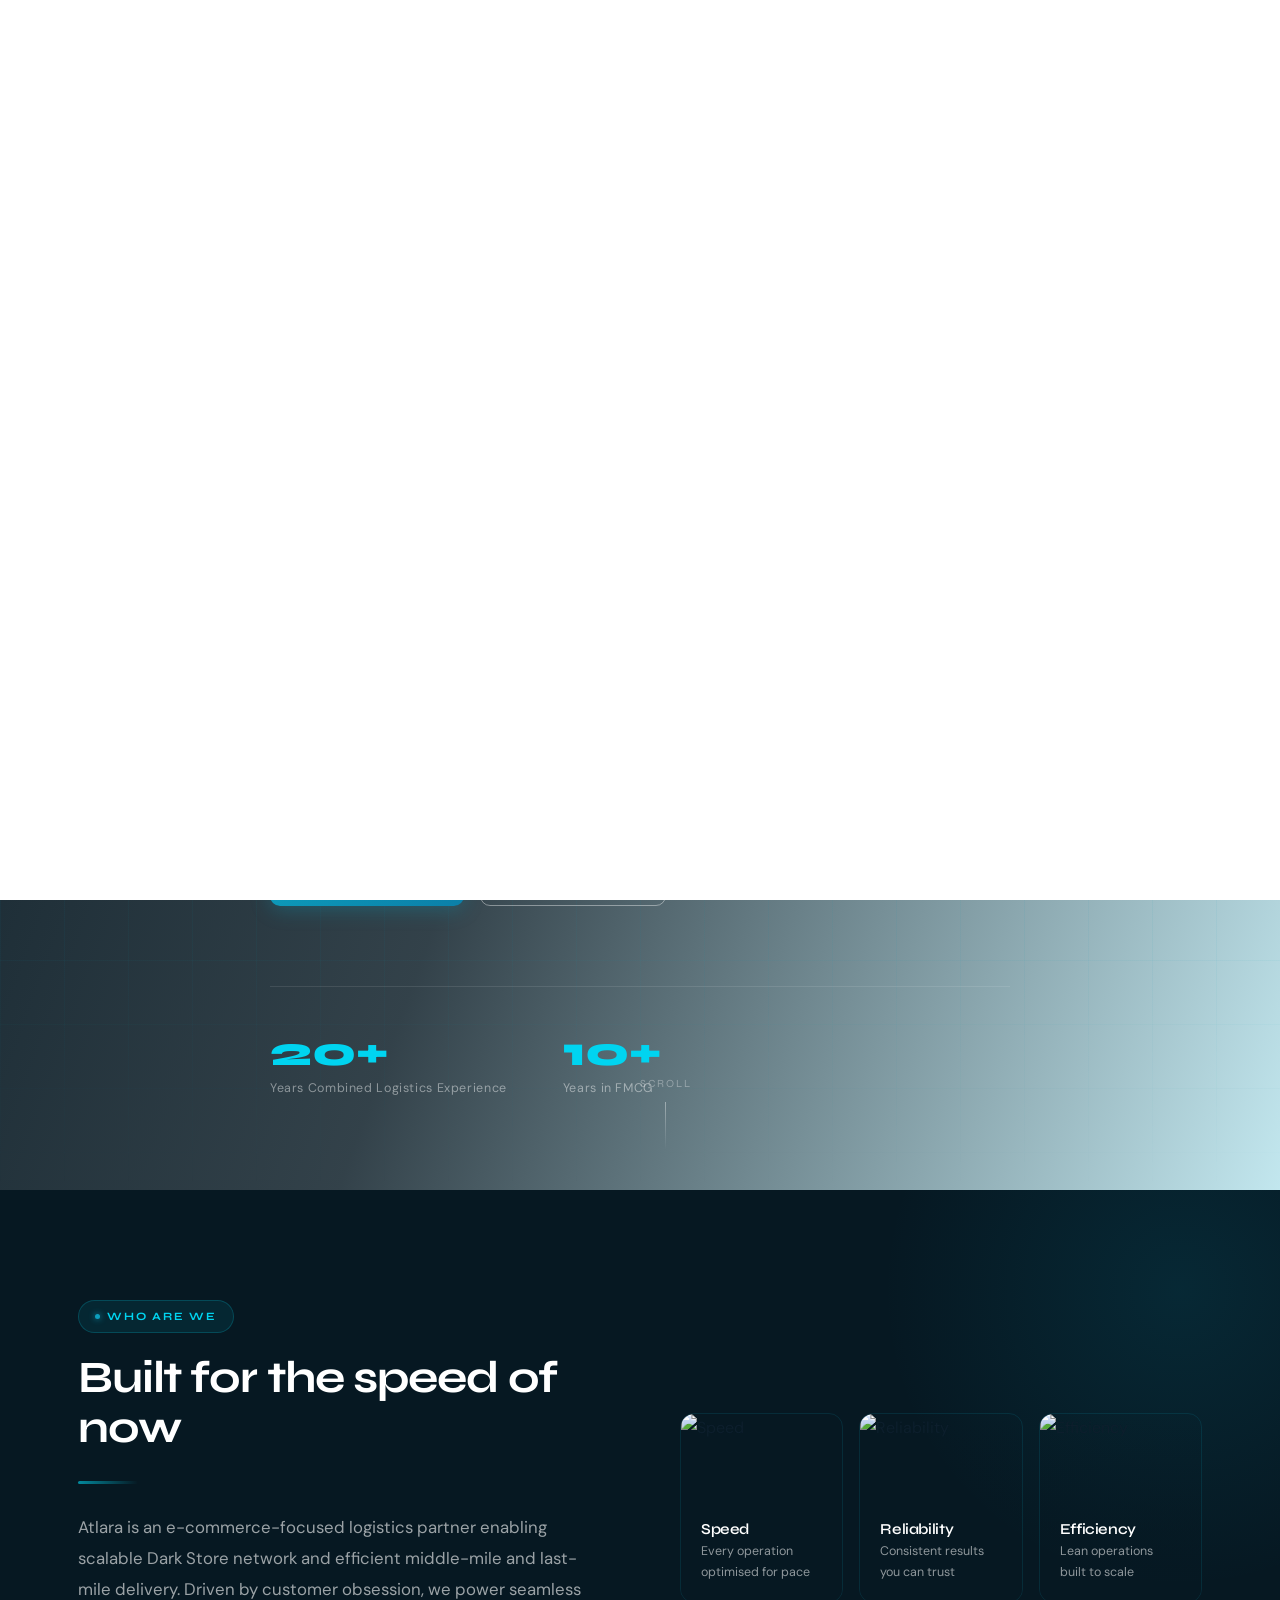
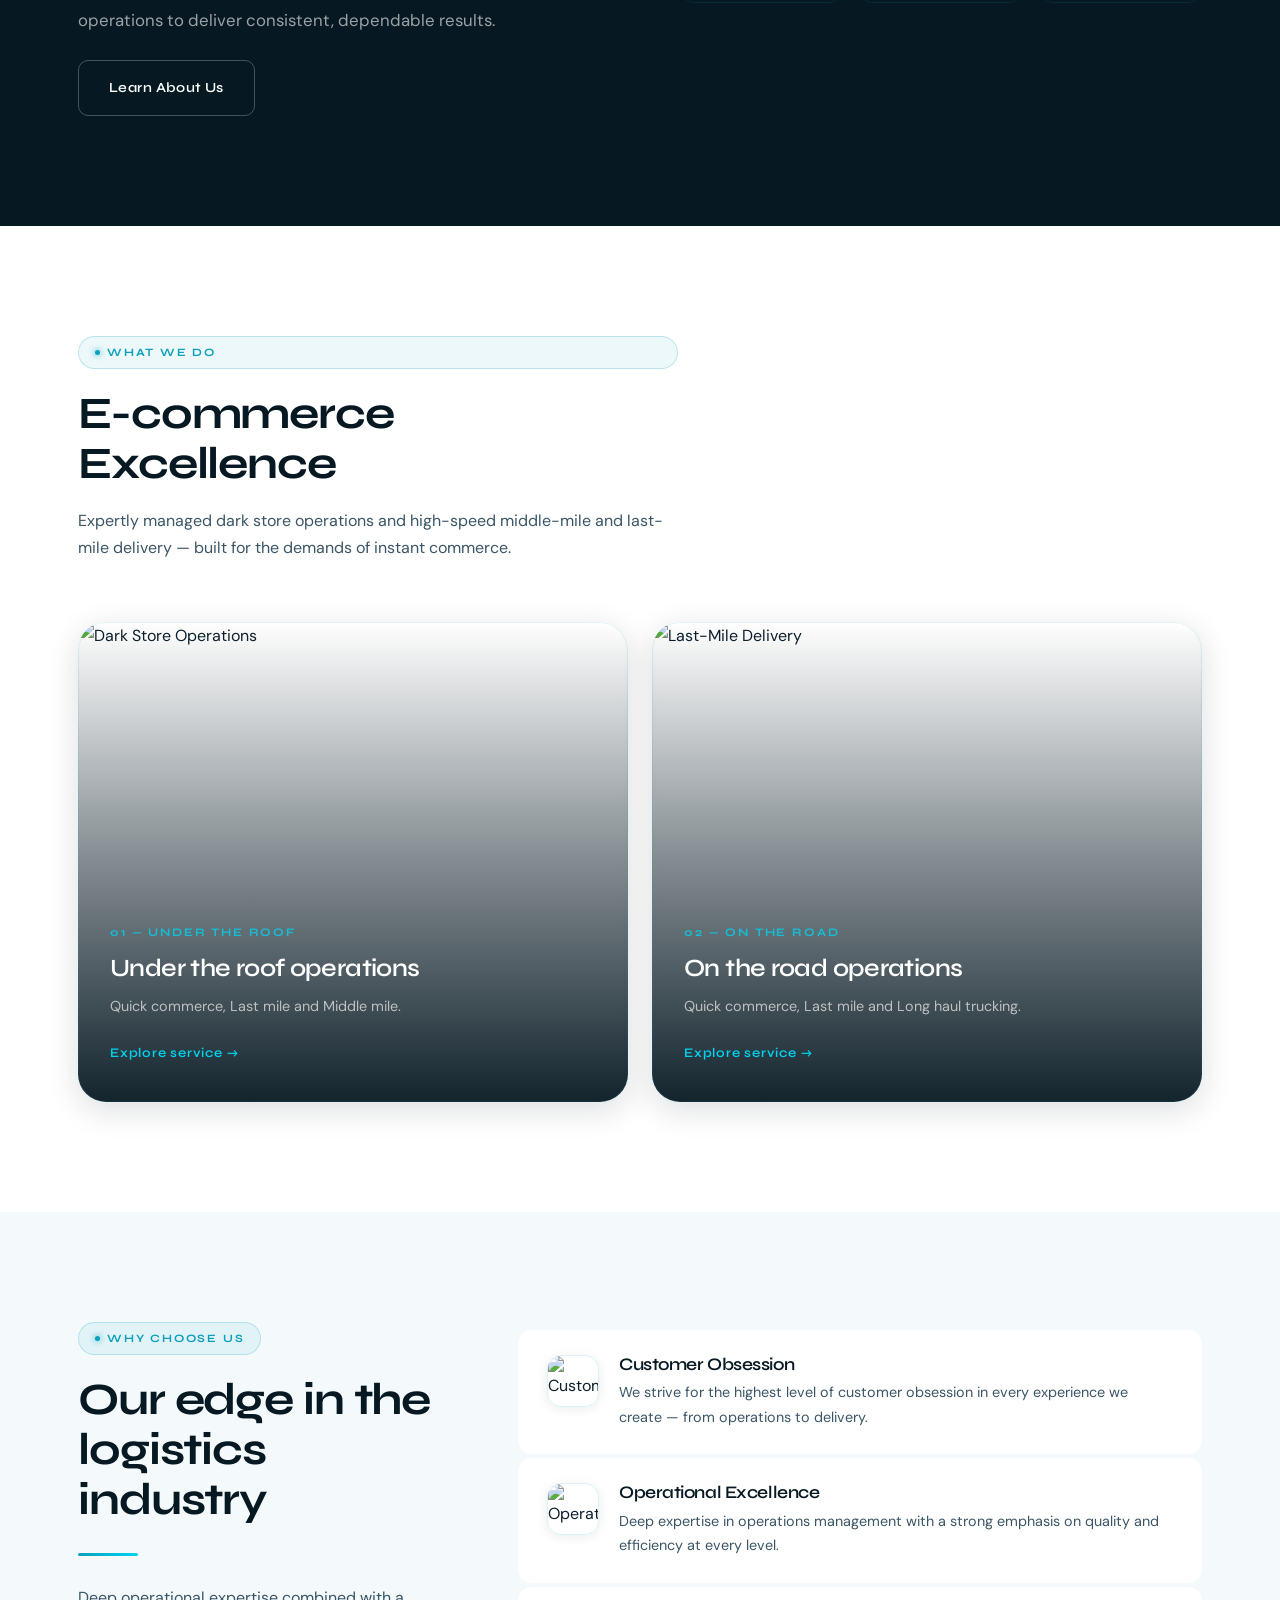
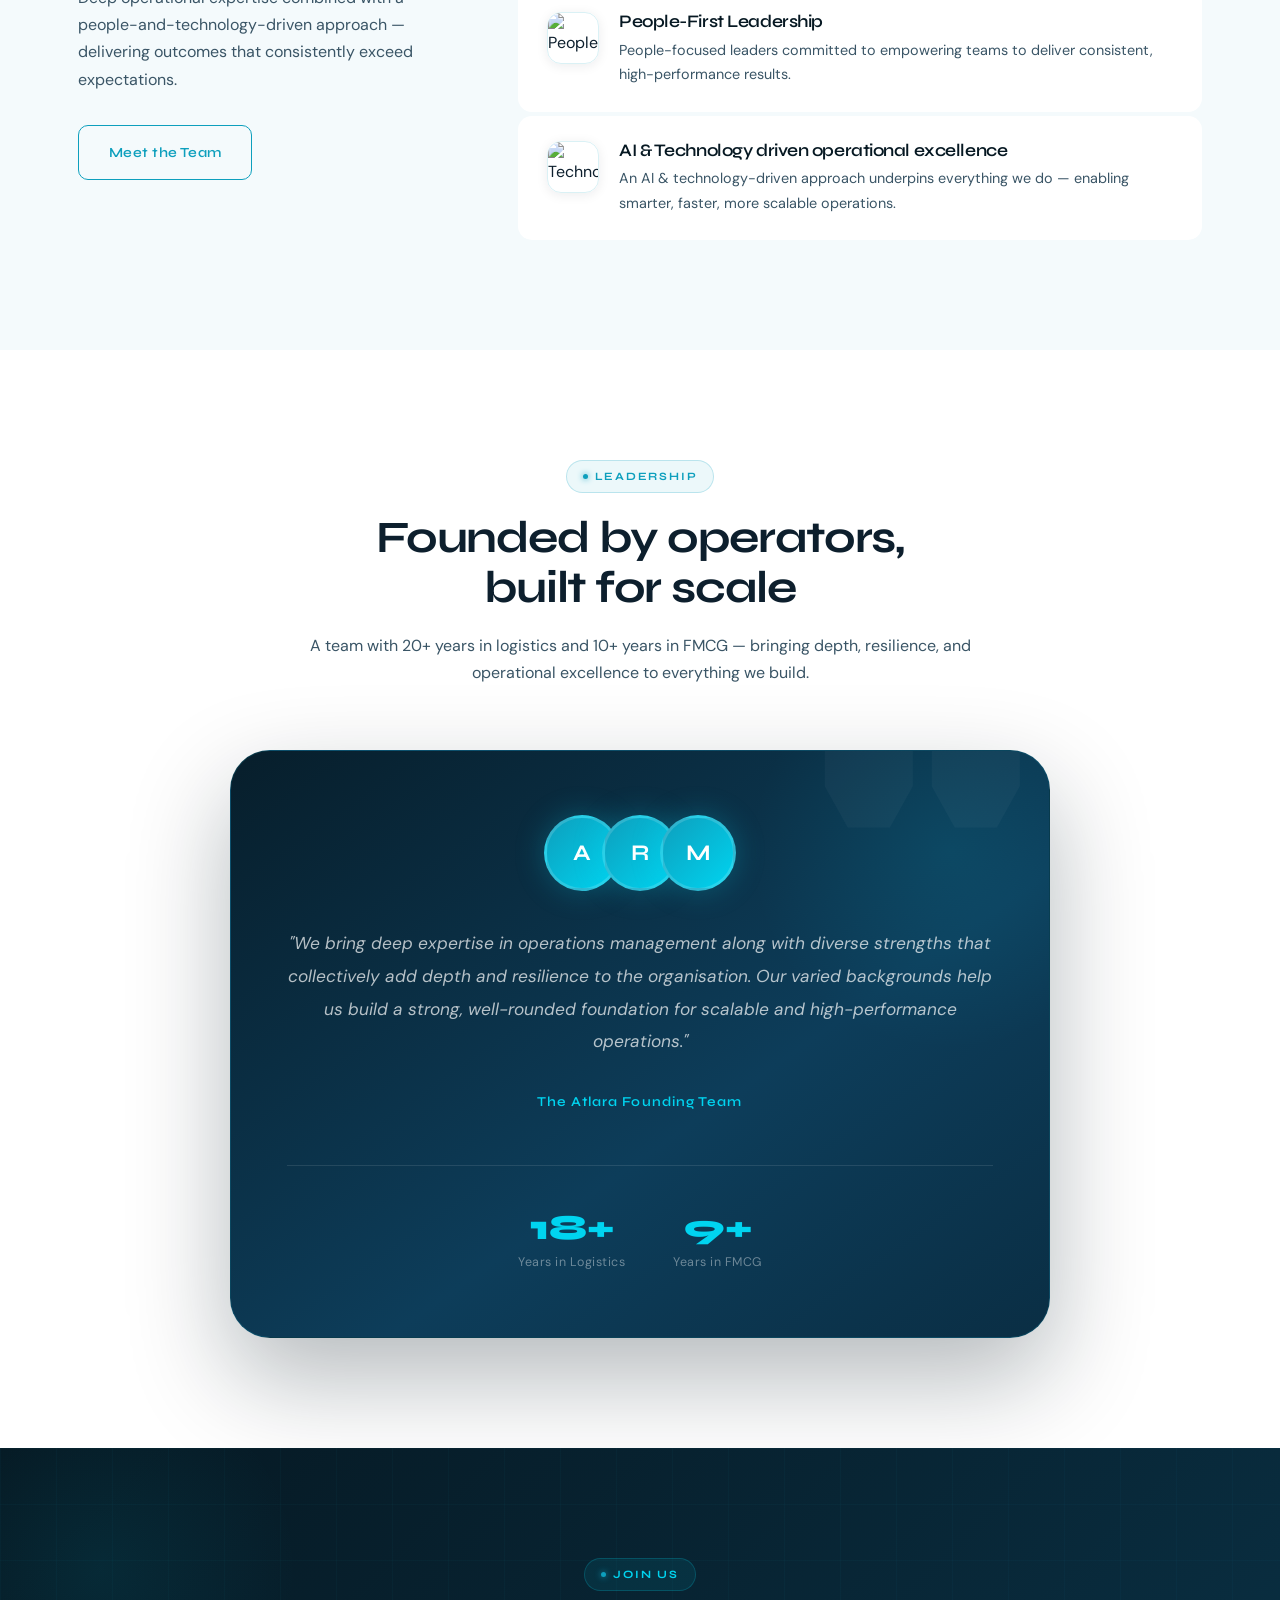
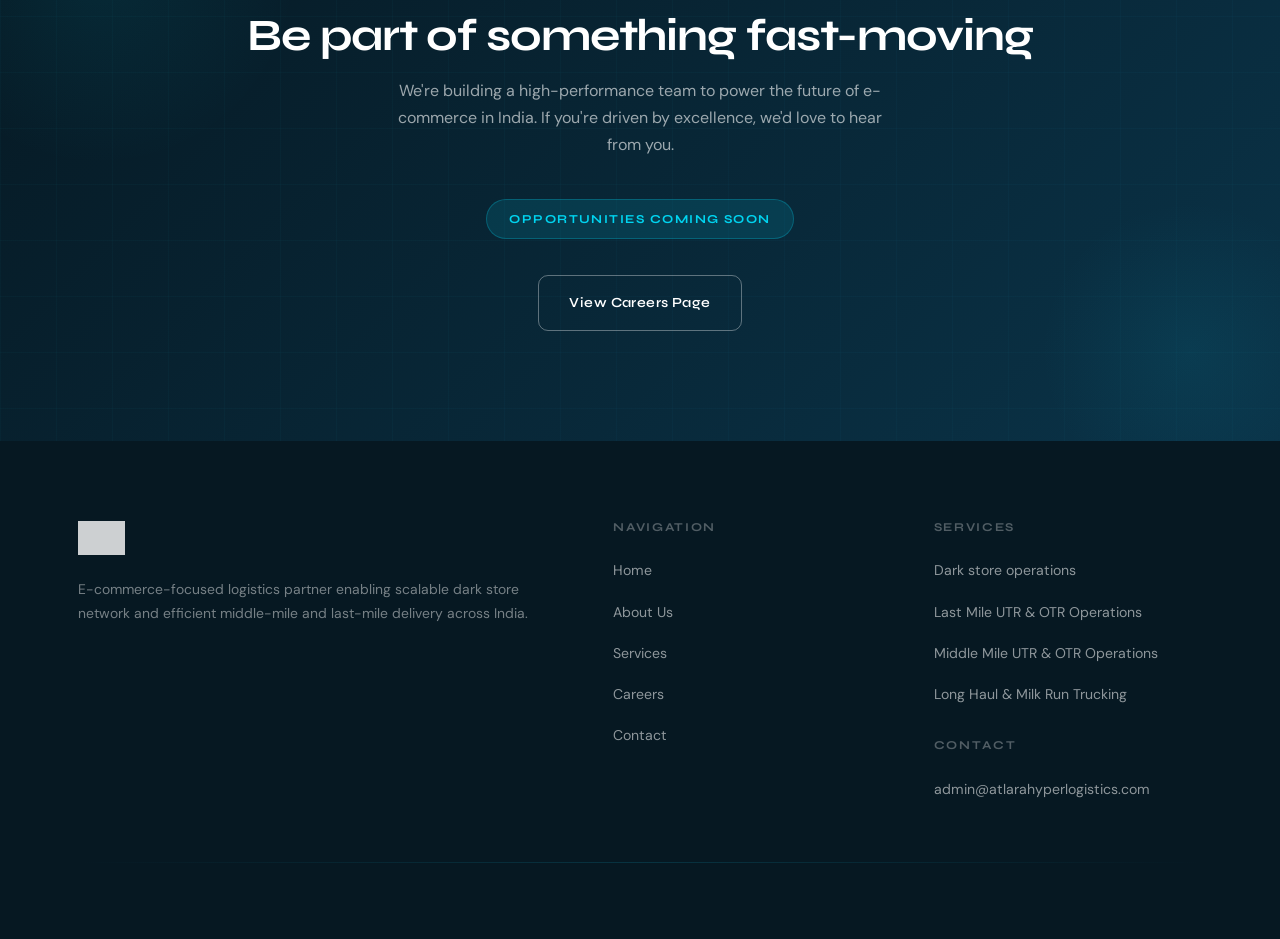
==== commit cd1f4ce4: "changed the form order and the logo appearance" ====
--- a/index.html
+++ b/index.html
@@ -5,7 +5,7 @@
   <meta name="viewport" content="width=device-width, initial-scale=1.0"/>
   <title>Atlara Hyperlogistics — E-commerce Logistics Partner</title>
   <meta name="description" content="Atlara Hyperlogistics powers seamless e-commerce operations — Dark Store network and last-mile delivery at scale."/>
-  <link rel="stylesheet" href="css/style.css"/>
+  <link rel="stylesheet" href="css/style.css?v=2"/>
   <link rel="icon" type="image/jpeg" href="assets/logo.jpg"/>
   <style>
    /* ── Intro overlay ── */
@@ -140,20 +140,10 @@
         <div class="intro-tagline">E-commerce Logistics Partner</div>
       </div>
     </div>
-    <button id="intro-skip">Skip ✕</button>
-  </div>
-      <div class="intro-logo-ring">
-        <img src="assets/logo.jpg" alt="" style="width:72px;height:72px;border-radius:50%;object-fit:cover;" onerror="this.style.display='none'"/>
-      </div>
-      <div>
-        <div class="intro-wordmark">ATLARA <span>HYPER</span>LOGISTICS</div>
-        <div class="intro-tagline">E-commerce Logistics Partner</div>
-      </div>
-    </div>
-    <button id="intro-skip">Skip ✕</button>
-  </div>
-
-  <nav class="navbar">
+<button id="intro-skip">Skip ✕</button>
+</div>
+
+<nav class="navbar light">
     <div class="navbar__inner">
       <a href="index.html" class="navbar__logo"><img src="assets/logo.jpg" alt="Atlara Hyperlogistics"/></a>
       <ul class="navbar__links">
--- a/css/style.css
+++ b/css/style.css
@@ -75,62 +75,87 @@
 .btn-white { background:var(--white); color:var(--ocean-deep); font-weight:700; }
 .btn-white:hover { background:var(--ocean-light); transform:translateY(-2px); box-shadow:var(--shadow-md); }
 
-/* ─── Navbar ─── */
-.navbar {
-  position:fixed; top:0; left:0; right:0; z-index:1000;
-  padding:0 28px; height:74px; display:flex; align-items:center;
-  background:rgba(6,24,34,0.85); backdrop-filter:blur(20px) saturate(180%);
-  border-bottom:1px solid rgba(13,159,189,0.12); transition:all var(--transition);
-}
-.navbar.scrolled { background:rgba(6,24,34,0.96); box-shadow:0 4px 30px rgba(0,0,0,0.3); }
-.navbar.light {
-  background:rgba(255,255,255,0.92);
-  border-bottom:1px solid var(--border);
-}
-.navbar.light.scrolled { box-shadow:var(--shadow-md); }
-.navbar__inner { max-width:1180px; margin:0 auto; width:100%; display:flex; align-items:center; justify-content:space-between; }
-.navbar__logo img { height:38px; width:auto; }
-.navbar__links { display:flex; align-items:center; gap:38px; }
-.navbar__links a {
-  font-family:'Syne',sans-serif; font-size:0.87rem; font-weight:500;
-  color:rgba(255,255,255,0.8); transition:color var(--transition); position:relative;
-}
-.navbar.light .navbar__links a { color:var(--text-dark); }
+/* ─── Navbar (BULLETPROOF VERSION) ─── */
+/* ─── Navbar (PERFECT SIZING VERSION) ─── */
+.navbar, .navbar.light {
+  position: fixed !important; 
+  top: 0 !important; 
+  left: 0; right: 0; 
+  z-index: 1000;
+  padding: 0 28px; 
+  height: 88px !important; /* Increased height for that thicker, spacious look */
+  display: flex !important; 
+  align-items: center !important; /* Forces perfect vertical centering */
+  background: #ffffff !important; 
+  backdrop-filter: blur(20px) saturate(180%);
+  border-bottom: 1px solid rgba(13,159,189,0.12) !important; 
+  transition: all var(--transition);
+}
+
+/* Keeps the background white and adds the shadow when scrolling */
+.navbar.scrolled, .navbar.light.scrolled { 
+  background: #ffffff !important; 
+  box-shadow: 0 4px 20px rgba(0,0,0,0.08) !important; 
+}
+
+.navbar__inner { max-width: 1180px; margin: 0 auto; width: 100%; display: flex; align-items: center; justify-content: space-between; }
+.navbar__logo img { height: 80px; width: auto; }
+.navbar__links { display: flex; align-items: center; gap: 38px; }
+
+/* Forces links to be dark navy */
+.navbar__links a, .navbar.light .navbar__links a {
+  font-family: 'Syne', sans-serif; font-size: 0.87rem; font-weight: 500;
+  color: var(--ocean-deep) !important; 
+  transition: color var(--transition); position: relative;
+}
+
 .navbar__links a::after {
-  content:''; position:absolute; bottom:-5px; left:0; width:0; height:2px;
-  background:var(--accent); transition:width var(--transition); border-radius:2px;
-}
-.navbar__links a:hover, .navbar__links a.active { color:var(--accent); }
-.navbar.light .navbar__links a:hover, .navbar.light .navbar__links a.active { color:var(--ocean-teal); }
-.navbar__links a:hover::after, .navbar__links a.active::after { width:100%; }
-.navbar__cta { margin-left:12px; }
-.hamburger { display:none; flex-direction:column; gap:5px; cursor:pointer; padding:4px; background:none; border:none; }
-.hamburger span { display:block; width:24px; height:2px; background:var(--white); border-radius:2px; transition:var(--transition); }
-.navbar.light .hamburger span { background:var(--text-dark); }
-.hamburger.open span:nth-child(1) { transform:rotate(45deg) translate(5px,5px); }
-.hamburger.open span:nth-child(2) { opacity:0; }
-.hamburger.open span:nth-child(3) { transform:rotate(-45deg) translate(5px,-5px); }
+  content: ''; position: absolute; bottom: -5px; left: 0; width: 0; height: 2px;
+  background: var(--accent) !important; transition: width var(--transition); border-radius: 2px;
+}
+
+.navbar__links a:hover, .navbar__links a.active,
+.navbar.light .navbar__links a:hover, .navbar.light .navbar__links a.active { 
+  color: var(--accent) !important; 
+}
+
+.navbar__links a:hover::after, .navbar__links a.active::after { width: 100%; }
+.navbar__cta { margin-left: 12px; }
+
+/* Mobile Menu Icon Styling */
+.hamburger { display: none; flex-direction: column; gap: 5px; cursor: pointer; padding: 4px; background: none; border: none; }
+.hamburger span, .navbar.light .hamburger span { 
+  display: block; width: 24px; height: 2px; 
+  background: var(--ocean-deep) !important; 
+  border-radius: 2px; transition: var(--transition); 
+}
+
+.hamburger.open span:nth-child(1) { transform: rotate(45deg) translate(5px,5px); }
+.hamburger.open span:nth-child(2) { opacity: 0; }
+.hamburger.open span:nth-child(3) { transform: rotate(-45deg) translate(5px,-5px); }
+
+/* Mobile Menu Popup Styling */
 .mobile-menu {
-  display:none; position:fixed; top:74px; left:0; right:0;
-  background:rgba(6,24,34,0.97); backdrop-filter:blur(20px);
-  border-bottom:1px solid rgba(13,159,189,0.15);
-  padding:28px; flex-direction:column; gap:4px; z-index:999;
-  box-shadow:var(--shadow-xl);
-}
-.mobile-menu.open { display:flex; }
+  display: none; position: fixed; top: 74px; left: 0; right: 0;
+  background: #ffffff !important; 
+  border-bottom: 1px solid rgba(13,159,189,0.15);
+  padding: 28px; flex-direction: column; gap: 4px; z-index: 999;
+  box-shadow: 0 10px 30px rgba(0,0,0,0.1);
+}
+.mobile-menu.open { display: flex; }
 .mobile-menu a {
-  font-family:'Syne',sans-serif; font-size:1rem; font-weight:500;
-  color:rgba(255,255,255,0.8); padding:12px 0;
-  border-bottom:1px solid rgba(255,255,255,0.06);
-  transition:color var(--transition);
-}
-.mobile-menu a:hover { color:var(--accent); }
-.mobile-menu a:last-child { border-bottom:none; }
-
+  font-family: 'Syne', sans-serif; font-size: 1rem; font-weight: 500;
+  color: var(--ocean-deep) !important; padding: 12px 0;
+  border-bottom: 1px solid rgba(13,159,189,0.1);
+  transition: color var(--transition);
+}
+.mobile-menu a:hover { color: var(--accent) !important; }
+.mobile-menu a:last-child { border-bottom: none; }
 /* ─── Hero ─── */
 .hero {
-  padding-top:74px; min-height:100vh;
-  position:relative; overflow:hidden; display:flex; align-items:center;
+  padding-top: 88px; /* Changed from 74px to perfectly match your new navbar height */
+  min-height: 100vh;
+  position: relative; overflow: hidden; display: flex; align-items: center;
 }
 .hero__bg-image {
   position:absolute; inset:0;
